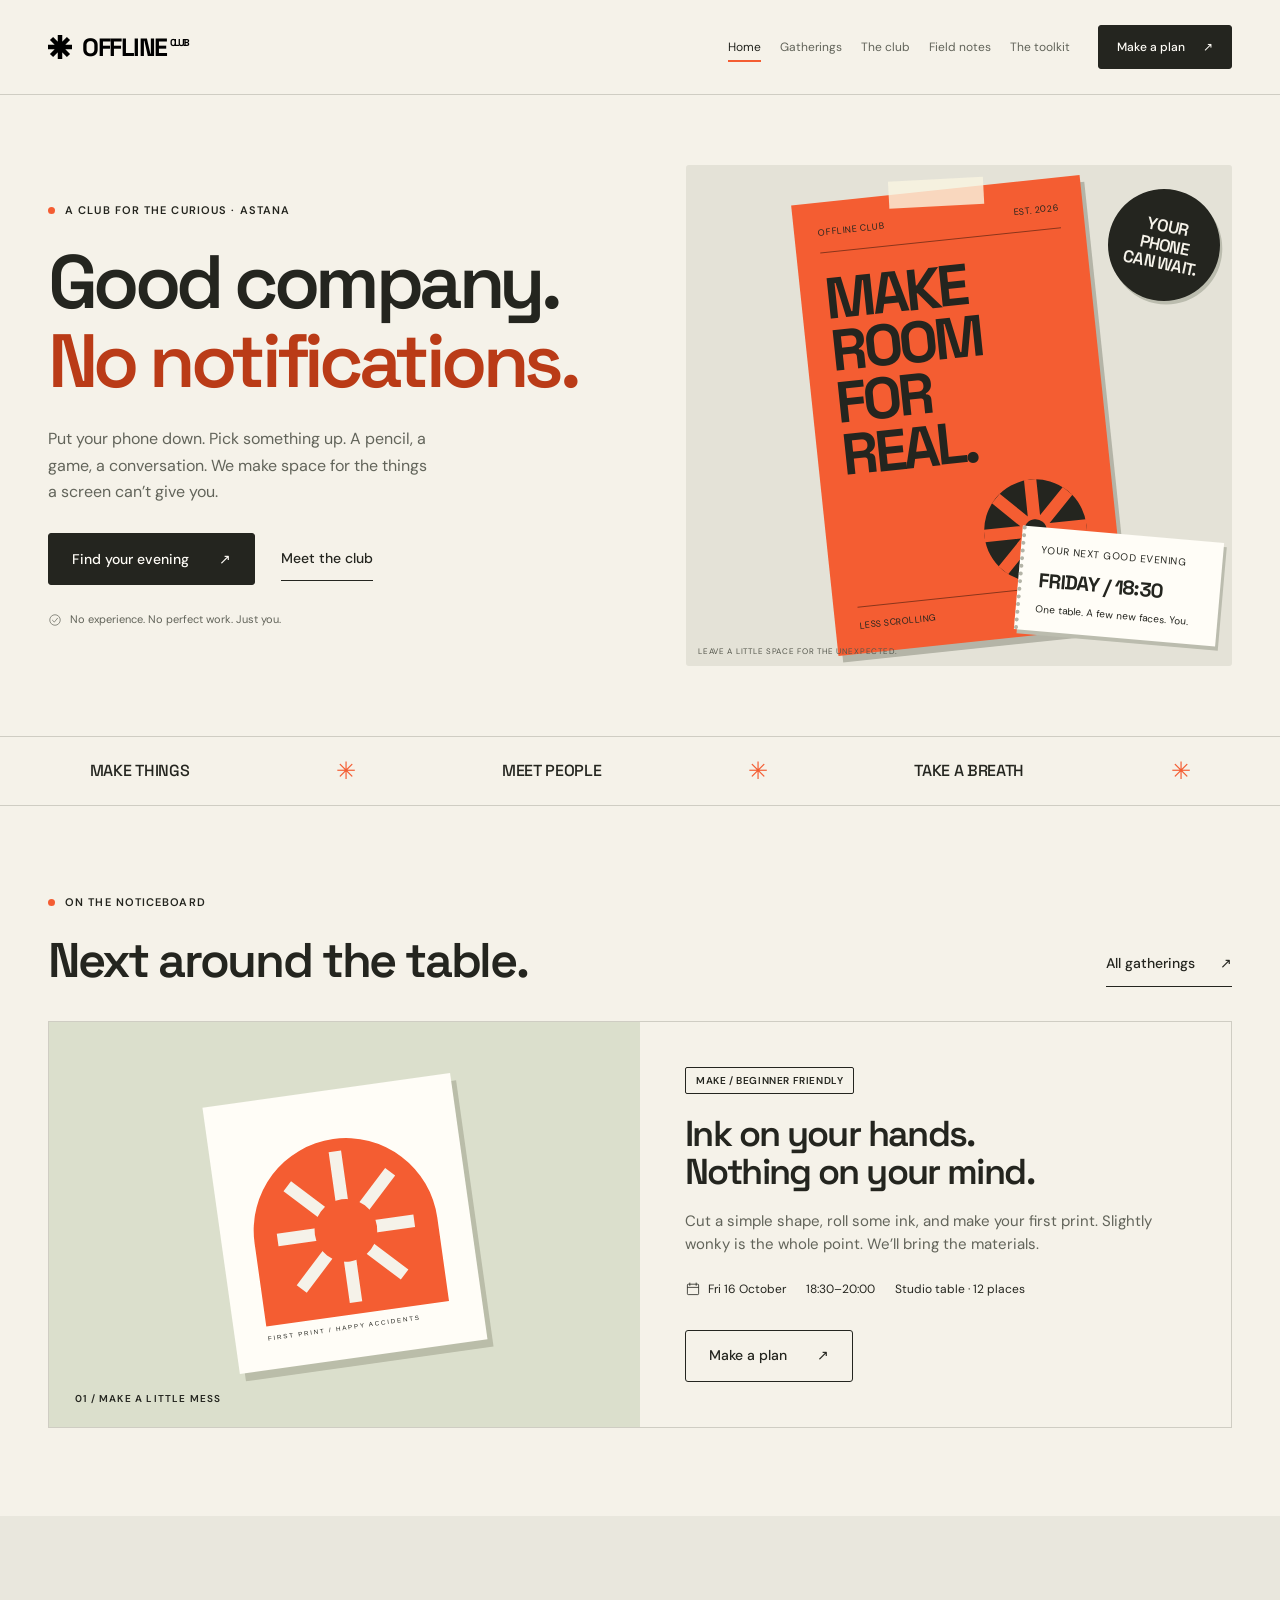
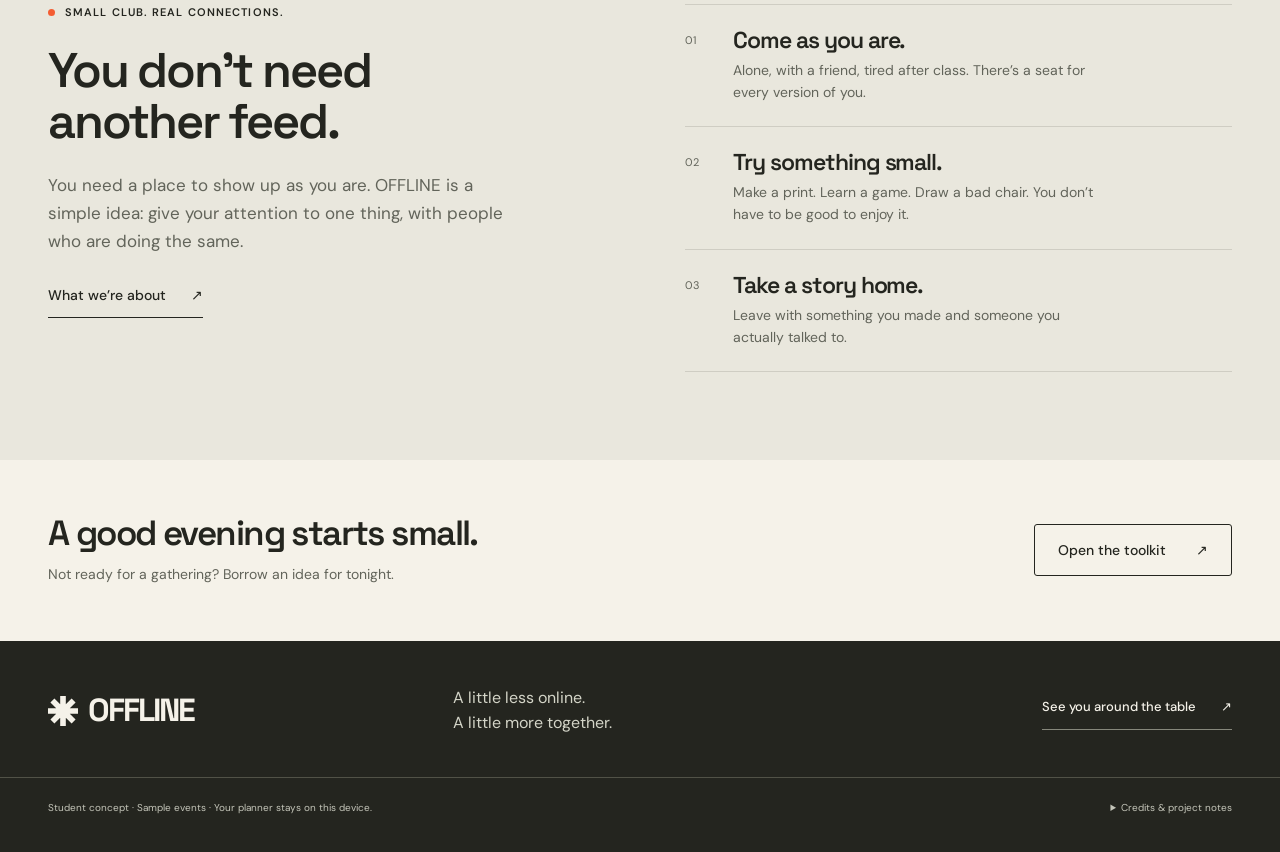
==== index.html @ 917aae3d "first commit" ====
<!doctype html>
<html lang="en">
<head>
  <meta charset="utf-8">
  <meta name="viewport" content="width=device-width, initial-scale=1">
  <meta name="description" content="Good company. No notifications. A student club for making, playing and slowing down together.">
  <meta name="theme-color" content="#f5f2e9">
  <title>Home — OFFLINE Club</title>
  <link rel="icon" href="assets/favicon.svg" type="image/svg+xml">
  <link rel="stylesheet" href="assets/vendor/bootstrap.min.css">
  <link rel="stylesheet" href="assets/fonts/fonts.css">
  <link rel="stylesheet" href="assets/css/style.css">
  <link rel="stylesheet" href="content/secondary.css">
  <script src="assets/vendor/bootstrap.bundle.min.js" defer></script>
  <script src="assets/js/script.js" defer></script>
  <noscript><style>.navbar-collapse.collapse{display:block}.navbar-toggler{display:none}.session-filters{display:none}</style></noscript>
</head>
<body>
  <a class="skip-link" href="#main-content">Skip to content</a>
  <header class="site-header">
    <nav class="navbar navbar-expand-lg container" aria-label="Main navigation">
      <a class="navbar-brand" href="index.html" aria-label="OFFLINE home"><svg viewBox="0 0 32 32" aria-hidden="true"><path d="M16 0v32M0 16h32M4.7 4.7l22.6 22.6M4.7 27.3L27.3 4.7" stroke="currentColor" stroke-width="6"/></svg><span>OFFLINE<span class="brand-period">CLUB</span></span></a>
      <button class="navbar-toggler" type="button" data-bs-toggle="collapse" data-bs-target="#site-navigation" aria-controls="site-navigation" aria-expanded="false" aria-label="Toggle navigation"><span class="menu-lines" aria-hidden="true"></span><span>Menu</span></button>
      <div class="collapse navbar-collapse" id="site-navigation">
        <div class="navbar-nav nav-links"><a class="nav-link active" href="index.html" aria-current="page">Home</a><a class="nav-link" href="gatherings.html">Gatherings</a><a class="nav-link" href="about.html">The club</a><a class="nav-link" href="fieldnotes.html">Field notes</a><a class="nav-link" href="toolkit.html">The toolkit</a></div>
        <a class="button button-small nav-join" href="join.html">Make a plan <span aria-hidden="true">↗</span></a>
      </div>
    </nav>
  </header>
  <main id="main-content">
  <section class="home-hero container" aria-labelledby="home-title">
    <div class="hero-copy">
      <p class="eyebrow">A club for the curious · Astana</p>
      <h1 id="home-title" class="home-title">Good company.<br><span>No notifications.</span></h1>
      <p class="lead-copy">Put your phone down. Pick something up. A pencil, a game, a conversation. We make space for the things a screen can’t give you.</p>
      <div class="hero-actions"><a class="button" href="gatherings.html">Find your evening <span aria-hidden="true">↗</span></a><a class="text-link" href="about.html">Meet the club</a></div>
      <p class="hero-footnote"><svg viewBox="0 0 20 20" fill="none" aria-hidden="true"><circle cx="10" cy="10" r="7.5" stroke="currentColor"/><path d="m6 10 3 3 5-6" stroke="currentColor"/></svg>No experience. No perfect work. Just you.</p>
    </div>
    <div class="hero-board" role="img" aria-label="A handmade noticeboard: Make room for real. Your phone can wait. Friday, 18:30, meet at the table.">
      <div class="poster"><span class="paper-tape"></span><div class="poster-top"><span>OFFLINE CLUB</span><span>EST. 2026</span></div><h2>MAKE<br>ROOM<br>FOR REAL.</h2><svg viewBox="0 0 120 120" aria-hidden="true"><circle cx="60" cy="60" r="54" fill="#24251f"/><path d="M60 6v108M6 60h108M22 22l76 76M22 98l76-76" stroke="#f45d32" stroke-width="13"/><circle cx="60" cy="60" r="12" fill="#24251f"/></svg><div class="poster-bottom"><span>LESS SCROLLING</span><span>MORE LIVING ↗</span></div></div>
      <div class="round-sticker">YOUR<br>PHONE<br>CAN WAIT.</div>
      <div class="hero-ticket"><p>Your next good evening</p><strong>FRIDAY / 18:30</strong><span>One table. A few new faces. You.</span></div>
      <span class="board-caption">Leave a little space for the unexpected.</span>
    </div>
  </section>
  <div class="word-strip" aria-label="Make things, meet people, take a breath"><span>MAKE THINGS</span><span class="asterisk" aria-hidden="true">✳</span><span>MEET PEOPLE</span><span class="asterisk" aria-hidden="true">✳</span><span>TAKE A BREATH</span><span class="asterisk" aria-hidden="true">✳</span></div>
  <section class="container section-space" aria-labelledby="next-title">
    <div class="section-top"><div><p class="eyebrow">On the noticeboard</p><h2 class="section-heading" id="next-title">Next around the table.</h2></div><a href="gatherings.html" class="text-link">All gatherings <span aria-hidden="true">↗</span></a></div>
    <article class="next-gathering">
      <div class="session-art" role="img" aria-label="An original orange sun print on cream paper"><div class="print-art"><svg viewBox="0 0 230 245" aria-hidden="true"><path d="M12 224V130A103 103 0 0 1 218 130v94Z" fill="#f45d32"/><path d="M115 41v170M38 130h154M57 72l116 116M57 188 173 72" stroke="#f5f2e9" stroke-width="14"/><circle cx="115" cy="130" r="35" fill="#f45d32"/><text x="12" y="240" fill="#24251f" font-size="7" font-family="Arial" letter-spacing="2">FIRST PRINT / HAPPY ACCIDENTS</text></svg></div><span class="art-label">01 / Make a little mess</span></div>
      <div class="next-copy"><span class="tag">Make / Beginner friendly</span><h3>Ink on your hands.<br>Nothing on your mind.</h3><p>Cut a simple shape, roll some ink, and make your first print. Slightly wonky is the whole point. We’ll bring the materials.</p><div class="session-meta"><span><svg viewBox="0 0 20 20" fill="none" aria-hidden="true"><rect x="3" y="4" width="14" height="13" rx="1" stroke="currentColor"/><path d="M6 2v4m8-4v4M3 8h14" stroke="currentColor"/></svg>Fri 16 October</span><span>18:30–20:00</span><span>Studio table · 12 places</span></div><a class="button button-outline" href="join.html?session=print">Make a plan <span aria-hidden="true">↗</span></a></div>
    </article>
  </section>
  <section class="intro-section section-space" aria-labelledby="how-title"><div class="container intro-grid"><div><p class="eyebrow">Small club. Real connections.</p><h2 id="how-title" class="section-heading">You don’t need<br>another feed.</h2><p class="lead-copy">You need a place to show up as you are. OFFLINE is a simple idea: give your attention to one thing, with people who are doing the same.</p><a class="text-link" href="about.html">What we’re about <span aria-hidden="true">↗</span></a></div><ol class="rule-list"><li><span class="rule-number">01</span><div><h3>Come as you are.</h3><p>Alone, with a friend, tired after class. There’s a seat for every version of you.</p></div></li><li><span class="rule-number">02</span><div><h3>Try something small.</h3><p>Make a print. Learn a game. Draw a bad chair. You don’t have to be good to enjoy it.</p></div></li><li><span class="rule-number">03</span><div><h3>Take a story home.</h3><p>Leave with something you made and someone you actually talked to.</p></div></li></ol></div></section>
  <section class="bottom-note"><div class="container bottom-note-inner"><div><h2>A good evening starts small.</h2><p>Not ready for a gathering? Borrow an idea for tonight.</p></div><a href="toolkit.html" class="button button-outline">Open the toolkit <span aria-hidden="true">↗</span></a></div></section>
</main>

  <footer class="site-footer">
    <div class="container footer-top">
      <a class="footer-brand" href="index.html"><svg viewBox="0 0 32 32" aria-hidden="true"><path d="M16 0v32M0 16h32M4.7 4.7l22.6 22.6M4.7 27.3L27.3 4.7" stroke="currentColor" stroke-width="6"/></svg> OFFLINE</a>
      <p>A little less online.<br>A little more together.</p>
      <a class="text-link" href="join.html">See you around the table <span aria-hidden="true">↗</span></a>
    </div>
    <div class="container footer-bottom">
      <p>Student concept · Sample events · Your planner stays on this device.</p>
      <details class="credits"><summary>Credits &amp; project notes</summary><p>Original layout and vector artwork. Content and artwork developed with AI assistance. <a href="https://fonts.google.com/specimen/Space+Grotesk">Space Grotesk</a> by Florian Karsten; <a href="https://fonts.google.com/specimen/DM+Sans">DM Sans</a> by Colophon Foundry. <a href="https://getbootstrap.com/">Bootstrap</a> 5.3.8, MIT license. No downloaded theme.</p></details>
    </div>
  </footer>
</body>
</html>
---- assets/fonts/fonts.css ----
/* Self-hosted Google Fonts: Space Grotesk and DM Sans, SIL OFL 1.1. */

/* Variable fonts cover weights 400 through 700. Latin subset. */

@font-face {
  font-family: 'Space Grotesk';
  font-style: normal;
  font-weight: 400 700;
  font-display: swap;
  src: url(./space-grotesk-latin-variable.woff2) format('woff2');
  unicode-range: U+0000-00FF, U+0131, U+0152-0153, U+02BB-02BC, U+02C6, U+02DA, U+02DC, U+0304, U+0308, U+0329, U+2000-206F, U+20AC, U+2122, U+2191, U+2193, U+2212, U+2215, U+FEFF, U+FFFD;
}

@font-face {
  font-family: 'DM Sans';
  font-style: normal;
  font-weight: 400 700;
  font-display: swap;
  src: url(./dm-sans-latin-variable.woff2) format('woff2');
  unicode-range: U+0000-00FF, U+0131, U+0152-0153, U+02BB-02BC, U+02C6, U+02DA, U+02DC, U+0304, U+0308, U+0329, U+2000-206F, U+20AC, U+2122, U+2191, U+2193, U+2212, U+2215, U+FEFF, U+FFFD;
}
---- assets/css/style.css ----
:root {
  --paper:#f5f2e9;
  --ink:#24251f;
  --accent:#f45d32;
  --muted:#62645a;
  --line:#cfcdc3;
  --white:#fffdf7;
  --heading:'Space Grotesk',Arial,sans-serif;
  --body:'DM Sans',Arial,sans-serif;
  --bs-body-font-family:var(--body);
  --bs-body-color:var(--ink);
  --bs-body-bg:var(--paper);
  --bs-border-color:var(--line);
}

* {
  box-sizing:border-box;
}

html {
  scroll-padding-top:24px;
}

body {
  margin:0;
  background:var(--paper);
  color:var(--ink);
  font-family:var(--body);
  font-size:16px;
  line-height:1.55;
}

img,svg {
  max-width:100%;
  display:block;
}

a {
  color:inherit;
  text-decoration:none;
}

button,input,select,textarea {
  font:inherit;
}

button,a,input,select,textarea,summary {
  touch-action:manipulation;
}

button {
  color:inherit;
}

h1,h2,h3,h4 {
  font-family:var(--heading);
  font-weight:600;
  letter-spacing:-.045em;
  line-height:1.05;
}

p {
  margin:0 0 1.2rem;
}

.container {
  width:min(100%,1280px);
  max-width:1280px;
  padding-right:48px;
  padding-left:48px;
}

.eyebrow,.meta,.tag,.small-label {
  font-size:11px;
  font-weight:600;
  letter-spacing:.1em;
  text-transform:uppercase;
}

.eyebrow {
  display:flex;
  align-items:center;
  gap:10px;
  margin-bottom:24px;
}

.eyebrow::before {
  content:'';
  display:block;
  width:7px;
  height:7px;
  border-radius:50%;
  background:var(--accent);
  flex-shrink:0;
}

.eyebrow.no-dot::before {
  display:none;
}

.meta {
  color:var(--muted);
  line-height:1.7;
}

.display-title {
  font-size:clamp(54px,6.7vw,90px);
  line-height:.99;
  margin:0 0 28px;
  max-width:1050px;
  letter-spacing:-.06em;
}

.lead-copy {
  font-size:19px;
  line-height:1.65;
  max-width:480px;
  color:var(--muted);
}

.section-heading {
  font-size:clamp(30px,3.8vw,50px);
  margin-bottom:24px;
}

.section-space {
  padding-top:88px;
  padding-bottom:88px;
}

.page-heading {
  padding-top:65px;
  padding-bottom:56px;
}

.page-heading .lead-copy {
  max-width:560px;
}

.button {
  display:inline-flex;
  align-items:center;
  justify-content:center;
  gap:30px;
  min-height:52px;
  padding:14px 23px;
  background:var(--ink);
  color:var(--white);
  border:1px solid var(--ink);
  border-radius:3px;
  font-weight:500;
  font-size:14px;
  cursor:pointer;
  line-height:1.4;
}

.button:hover {
  background:#404138;
  color:var(--white);
}

.button-outline {
  background:transparent;
  color:var(--ink);
}

.button-outline:hover {
  background:var(--ink);
  color:var(--paper);
}

.button-small {
  min-height:44px;
  padding:11px 18px;
  font-size:12px;
  gap:18px;
}

.text-link {
  display:inline-flex;
  gap:25px;
  align-items:center;
  min-height:44px;
  font-weight:500;
  border-bottom:1px solid var(--ink);
  font-size:14px;
}

.text-link:hover {
  color:var(--muted);
}

.tag {
  padding:5px 10px;
  border:1px solid var(--ink);
  border-radius:2px;
  display:inline-block;
  font-size:10px;
  letter-spacing:.06em;
}

.skip-link {
  position:absolute;
  left:20px;
  top:-80px;
  background:var(--ink);
  color:white;
  z-index:10;
  padding:12px 20px;
}

.skip-link:focus {
  top:10px;
}

:focus-visible {
  outline:3px solid #9d350f;
  outline-offset:4px;
}

::selection {
  background:#f8ae96;
  color:var(--ink);
}

.site-header {
  border-bottom:1px solid var(--line);
}

.site-header .navbar {
  min-height:94px;
  padding-top:18px;
  padding-bottom:18px;
}

.navbar-brand,.footer-brand {
  font-family:var(--heading);
  font-weight:700;
  letter-spacing:-.06em;
  font-size:25px;
  display:flex;
  align-items:center;
  gap:10px;
  margin:0;
}

.navbar-brand>svg {
  width:24px;
  height:24px;
}

.brand-period {
  font-size:10px;
  vertical-align:super;
  margin-left:3px;
}

.nav-links {
  margin-left:auto;
  gap:19px;
  align-items:center;
}

.site-header .nav-link {
  font-size:12px;
  color:var(--muted);
  padding:10px 0!important;
  position:relative;
}

.site-header .nav-link.active,.site-header .nav-link:hover {
  color:var(--ink);
}

.site-header .nav-link.active::after {
  content:'';
  height:2px;
  background:var(--accent);
  position:absolute;
  left:0;
  bottom:4px;
  width:100%;
}

.nav-join {
  margin-left:28px;
}

.navbar-toggler {
  display:flex;
  align-items:center;
  gap:10px;
  border:1px solid var(--line);
  padding:10px 12px;
  font-size:12px;
  border-radius:3px;
  min-height:44px;
}

.navbar-toggler:focus {
  box-shadow:none;
}

.navbar-toggler:focus-visible,
.about-faq .accordion-button:focus-visible {
  outline:3px solid #9d350f;
  outline-offset:4px;
}

.menu-lines {
  width:16px;
  height:10px;
  border-top:1.5px solid;
  border-bottom:1.5px solid;
  display:block;
}

.site-footer {
  background:var(--ink);
  color:var(--paper);
  padding-top:45px;
  padding-bottom:24px;
}

.footer-top {
  display:grid;
  grid-template-columns:1fr 1fr 1fr;
  gap:30px;
  align-items:start;
  padding-bottom:42px;
}

.footer-brand {
  font-size:32px;
}

.footer-brand svg {
  width:30px;
  height:30px;
}

.footer-top p {
  font-size:16px;
  color:#d4d5c8;
  margin:0;
}

.footer-top .text-link {
  border-color:#86877b;
  justify-self:end;
  font-size:13px;
}

.footer-bottom {
  display:flex;
  justify-content:space-between;
  border-top:1px solid #515247;
  padding-top:22px;
  font-size:10px;
  color:#c4c5b9;
  gap:35px;
}

.footer-bottom p {
  margin:0;
}

.credits {
  max-width:420px;
}

.credits summary {
  cursor:pointer;
  min-height:28px;
  text-align:right;
}

.credits p {
  padding:12px 0 0;
  line-height:1.7;
}

.credits a {
  text-decoration:underline;
}

.home-hero {
  display:grid;
  grid-template-columns:1.05fr 1fr;
  gap:65px;
  padding-top:70px;
  padding-bottom:70px;
  align-items:center;
}

.home-title {
  font-size:clamp(55px,5.9vw,80px);
  line-height:1.04;
  letter-spacing:-.06em;
  margin:0 0 26px;
}

.home-title span {
  color:#ba3b17;
}

.hero-copy .lead-copy {
  font-size:16px;
  max-width:380px;
  margin-bottom:28px;
}

.hero-actions {
  display:flex;
  align-items:center;
  gap:26px;
  flex-wrap:wrap;
}

.hero-footnote {
  font-size:11px;
  color:var(--muted);
  margin-top:26px;
  margin-bottom:0;
  display:flex;
  align-items:center;
  gap:8px;
}

.hero-footnote svg {
  width:14px;
  height:14px;
}

.hero-board {
  position:relative;
  isolation:isolate;
  background:#e4e2d7;
  min-height:430px;
  border-radius:3px;
  padding:24px 50px;
  display:flex;
  align-items:center;
  justify-content:center;
}

.poster {
  position:relative;
  transform:rotate(-6deg);
  background:var(--accent);
  width:290px;
  min-height:348px;
  box-shadow:4px 7px 0 #b4b4a7;
  padding:24px 24px 20px;
}

.poster .poster-top {
  display:flex;
  justify-content:space-between;
  font-size:9px;
  letter-spacing:.07em;
  border-bottom:1px solid #8b351b;
  padding-bottom:12px;
}

.poster h2 {
  font-size:58px;
  font-weight:700;
  letter-spacing:-.065em;
  line-height:.9;
  margin:20px 0 12px;
}

.poster>svg {
  width:114px;
  height:114px;
  margin-left:auto;
}

.poster-bottom {
  display:flex;
  justify-content:space-between;
  font-size:9px;
  letter-spacing:.06em;
  padding-top:12px;
  border-top:1px solid #8b351b;
}

.paper-tape {
  position:absolute;
  background:#faf6e2cc;
  width:95px;
  height:27px;
  top:-11px;
  left:98px;
  transform:rotate(3deg);
}

.round-sticker {
  width:112px;
  height:112px;
  border-radius:50%;
  background:var(--ink);
  color:var(--paper);
  display:flex;
  align-items:center;
  justify-content:center;
  text-align:center;
  font-family:var(--heading);
  font-size:17px;
  line-height:1.1;
  font-weight:600;
  position:absolute;
  right:12px;
  top:24px;
  transform:rotate(12deg);
  box-shadow:3px 3px 0 #bbbcae;
  letter-spacing:-.03em;
}

.hero-ticket {
  position:absolute;
  right:12px;
  bottom:28px;
  width:202px;
  background:var(--white);
  transform:rotate(5deg);
  padding:15px 16px;
  box-shadow:3px 4px 0 #bbbcae;
  border-left:4px dotted #b4b4a7;
}

.hero-ticket p {
  font-size:10px;
  letter-spacing:.05em;
  text-transform:uppercase;
  margin:0 0 7px;
}

.hero-ticket strong {
  font-family:var(--heading);
  font-size:20px;
  letter-spacing:-.04em;
}

.hero-ticket span {
  display:block;
  font-size:10px;
  margin-top:5px;
}

.board-caption {
  position:absolute;
  bottom:8px;
  left:12px;
  font-size:8px;
  letter-spacing:.09em;
  text-transform:uppercase;
  color:#54564c;
}

.word-strip {
  border-top:1px solid var(--line);
  border-bottom:1px solid var(--line);
  display:flex;
  justify-content:space-around;
  align-items:center;
  gap:15px;
  padding:22px 24px;
  font-family:var(--heading);
  font-size:16px;
  font-weight:500;
  letter-spacing:-.02em;
}

.word-strip .asterisk {
  color:var(--accent);
  font-size:24px;
  line-height:1;
}

.section-top {
  display:flex;
  justify-content:space-between;
  align-items:flex-end;
  gap:25px;
  margin-bottom:34px;
}

.section-top .section-heading {
  margin-bottom:0;
}

.next-gathering {
  display:grid;
  grid-template-columns:1fr 1fr;
  border:1px solid var(--line);
}

.session-art {
  background:#dbdfcc;
  min-height:350px;
  padding:35px;
  position:relative;
  display:flex;
  justify-content:center;
  align-items:center;
  overflow:hidden;
}

.print-art {
  width:250px;
  max-width:100%;
  transform:rotate(-8deg);
  background:var(--white);
  box-shadow:5px 8px 0 #babda9;
  padding:25px 22px;
  position:relative;
}

.print-art svg {
  width:100%;
  height:auto;
}

.art-label {
  font-size:10px;
  font-weight:600;
  letter-spacing:.12em;
  text-transform:uppercase;
  position:absolute;
  bottom:20px;
  left:26px;
}

.next-copy {
  padding:45px;
}

.next-copy h3 {
  font-size:36px;
  margin:22px 0 18px;
}

.next-copy p {
  color:var(--muted);
  font-size:15px;
}

.session-meta {
  display:flex;
  flex-wrap:wrap;
  gap:10px 20px;
  font-size:12px;
  margin:24px 0;
}

.session-meta span {
  display:flex;
  align-items:center;
  gap:7px;
}

.session-meta svg {
  width:16px;
  height:16px;
}

.next-copy .button {
  margin-top:7px;
}

.intro-section {
  background:#e9e7dd;
}

.intro-grid {
  display:grid;
  grid-template-columns:1fr 1fr;
  gap:90px;
}

.intro-grid .lead-copy {
  font-size:17px;
}

.rule-list {
  list-style:none;
  padding:0;
  margin:0;
}

.rule-list li {
  padding:23px 0;
  border-top:1px solid var(--line);
  display:grid;
  grid-template-columns:30px 1fr;
  gap:18px;
}

.rule-list li:last-child {
  border-bottom:1px solid var(--line);
}

.rule-list .rule-number {
  font-size:11px;
  color:var(--muted);
  padding-top:4px;
}

.rule-list h3 {
  font-size:23px;
  margin-bottom:8px;
}

.rule-list p {
  font-size:14px;
  color:var(--muted);
  margin:0;
  max-width:380px;
}

.bottom-note {
  padding:55px 0;
}

.bottom-note-inner {
  display:flex;
  align-items:center;
  justify-content:space-between;
  gap:40px;
}

.bottom-note h2 {
  font-size:35px;
  margin:0;
}

.bottom-note p {
  color:var(--muted);
  font-size:14px;
  margin:12px 0 0;
}

.page-heading-split {
  display:grid;
  grid-template-columns:1.5fr 1fr;
  align-items:end;
  gap:60px;
}

.page-heading-split .display-title {
  margin-bottom:0;
}

.page-heading-split .lead-copy {
  font-size:17px;
  margin-bottom:0;
}

.gathering-tools {
  display:flex;
  align-items:center;
  justify-content:space-between;
  gap:20px;
  padding-bottom:30px;
}

.session-filters {
  display:flex;
  flex-wrap:wrap;
  gap:8px;
}

.filter-button {
  font-size:12px;
  min-height:44px;
  background:transparent;
  padding:10px 19px;
  border:1px solid var(--line);
  border-radius:3px;
  cursor:pointer;
}

.filter-button[aria-pressed=true] {
  background:var(--ink);
  color:var(--paper);
  border-color:var(--ink);
}

.session-count {
  font-size:12px;
  color:var(--muted);
  margin:0;
}

.session-grid {
  display:grid;
  grid-template-columns:repeat(3,minmax(0,1fr));
  gap:25px;
}

.session-card {
  border:1px solid var(--line);
  background:var(--white);
  display:flex;
  flex-direction:column;
}

.session-card[hidden] {
  display:none;
}

.session-card .session-art {
  min-height:235px;
  padding:20px;
}

.session-card .print-art {
  width:155px;
  padding:16px;
}

.session-card-copy {
  padding:25px;
  flex:1;
  display:flex;
  flex-direction:column;
}

.session-card-copy h2 {
  font-size:27px;
  margin:18px 0 12px;
}

.session-card-copy p {
  font-size:14px;
  color:var(--muted);
  margin:0 0 22px;
}

.session-card-copy .session-meta {
  display:block;
  margin:0 0 22px;
  font-size:12px;
  line-height:1.9;
}

.session-card-copy .text-link {
  margin-top:auto;
  justify-content:space-between;
  width:100%;
  font-size:13px;
}

.game-art {
  background:#eac6b7;
}

.slow-art {
  background:#d7dbdf;
}

.dice-art {
  width:210px;
  height:170px;
}

.slow-art>svg {
  height:190px;
  width:200px;
}

.rhythm-section {
  padding-top:80px;
  padding-bottom:80px;
}

.rhythm-grid {
  display:grid;
  grid-template-columns:.85fr 1.4fr;
  gap:65px;
}

.rhythm-grid .lead-copy {
  font-size:16px;
}

.rhythm-table {
  --bs-table-bg:transparent;
  --bs-table-color:var(--ink);
  font-size:14px;
  width:100%;
  margin:0;
}

.rhythm-table caption {
  font-size:11px;
  caption-side:bottom;
  color:var(--muted);
  padding-top:18px;
}

.rhythm-table thead th {
  font-size:10px;
  text-transform:uppercase;
  letter-spacing:.08em;
  font-weight:600;
  color:var(--muted);
  padding:14px 10px;
}

.rhythm-table tbody td,.rhythm-table tbody th {
  padding:20px 10px;
  border-bottom-color:var(--line);
  vertical-align:middle;
}

.rhythm-table tbody th {
  font-weight:500;
}

.rhythm-table th:first-child,.rhythm-table td:first-child {
  padding-left:0;
  white-space:nowrap;
}

.rhythm-table th:last-child,.rhythm-table td:last-child {
  padding-right:0;
}

.gathering-note {
  margin-top:25px;
  border-left:3px solid var(--accent);
  padding-left:18px;
  font-size:13px;
  color:var(--muted);
}

.planner-layout {
  display:grid;
  grid-template-columns:1.35fr .8fr;
  gap:80px;
  padding-bottom:90px;
}

.planner-form {
  border-top:1px solid var(--line);
  padding-top:28px;
}

.form-step {
  font-family:var(--heading);
  font-size:22px;
  letter-spacing:-.04em;
  margin-bottom:25px;
}

.form-label,.planner-form legend {
  font-size:13px;
  font-weight:500;
  margin-bottom:8px;
}

.form-control,.form-select {
  background:var(--white);
  border:1px solid #b4b4a7;
  min-height:50px;
  border-radius:3px;
  color:var(--ink);
  font-size:14px;
  padding:12px 14px;
}

.form-control:focus,.form-select:focus {
  background:var(--white);
  border-color:var(--ink);
  box-shadow:0 0 0 3px #f45d3226;
  color:var(--ink);
}

.form-hint {
  font-size:11px;
  color:var(--muted);
  margin-top:7px;
  margin-bottom:0;
}

.form-field {
  margin-bottom:25px;
}

.planner-form fieldset {
  border:0;
  padding:0;
  margin:0 0 25px;
}

.planner-form .form-check {
  padding-left:26px;
  font-size:13px;
  margin:12px 0;
}

.form-check-input {
  border-color:#898b7c;
  margin-left:-26px!important;
  cursor:pointer;
}

.form-check-input:checked {
  background-color:var(--ink);
  border-color:var(--ink);
}

.planner-form .consent-check {
  padding:20px 0 20px 26px;
  margin-bottom:22px;
  border-top:1px solid var(--line);
  border-bottom:1px solid var(--line);
}

.form-notice {
  font-size:12px;
  color:var(--muted);
  padding-top:18px;
  margin:0;
  line-height:1.65;
}

.planner-aside {
  background:#e9e7dd;
  padding:35px;
  height:fit-content;
}

.planner-aside .eyebrow {
  margin-bottom:20px;
}

.planner-aside h2 {
  font-size:32px;
  margin-bottom:18px;
}

.planner-aside>p {
  font-size:14px;
  color:var(--muted);
}

.packing-list {
  padding:0;
  list-style:none;
  margin:28px 0 0;
}

.packing-list li {
  font-size:13px;
  padding:13px 0;
  border-top:1px solid #c9c7bc;
  display:flex;
  gap:12px;
}

.packing-list li::before {
  content:'✓';
  color:var(--muted);
}

.planner-small-note {
  font-size:11px!important;
  margin:25px 0 0!important;
}

.saved-plan {
  border:1px solid var(--ink);
  background:var(--white);
  padding:35px;
  position:relative;
}

.saved-plan .tag {
  background:var(--accent);
  border:0;
}

.saved-plan h2 {
  font-size:38px;
  margin:28px 0 20px;
}

.plan-data {
  margin:0;
}

.plan-data div {
  display:flex;
  justify-content:space-between;
  gap:30px;
  padding:14px 0;
  border-top:1px solid var(--line);
  font-size:13px;
}

.plan-data dt {
  font-weight:400;
  color:var(--muted);
}

.plan-data dd {
  font-weight:500;
  text-align:right;
  margin:0;
  overflow-wrap:anywhere;
  min-width:0;
}

.plan-actions {
  display:flex;
  gap:14px;
  flex-wrap:wrap;
  margin-top:28px;
}

.plan-status {
  font-size:12px;
  margin:20px 0 0;
  color:var(--muted);
}

.saved-plan[hidden],.planner-form[hidden] {
  display:none;
}

.plan-clear {
  background:transparent;
  border:0;
  border-bottom:1px solid var(--muted);
  font-size:12px;
  padding:8px 0;
  cursor:pointer;
  margin-top:15px;
  color:var(--muted);
}

.empty-plan-note {
  font-size:12px;
  padding-top:24px;
  color:var(--muted);
}

@media(prefers-reduced-motion:no-preference) {
  .button,.filter-button {
    transition:background-color 120ms ease-out,color 120ms ease-out;
  }
  .print-art {
    transition:transform 150ms ease-out;
  }
  .session-card:hover .print-art {
    transform:rotate(-3deg);
  }
}

@media(min-width:992px) {
  .navbar-toggler {
    display:none!important;
  }
  .navbar-collapse {
    gap:0;
  }
}

@media(max-width:1100px) {
  .nav-links {
    gap:14px;
  }
  .nav-join {
    margin-left:20px;
  }
  .container {
    padding-left:36px;
    padding-right:36px;
  }
  .home-hero {
    gap:36px;
  }
  .hero-board {
    padding:20px 35px;
  }
  .hero-title {
    font-size:64px;
  }
  .footer-top {
    grid-template-columns:1fr 1fr;
  }
  .footer-top>.text-link {
    justify-self:start;
    grid-column:2;
  }
  .session-grid {
    gap:18px;
  }
  .session-card-copy {
    padding:20px;
  }
  .planner-layout {
    gap:45px;
  }
}

@media(max-width:991.98px) {
  .site-header .navbar {
    min-height:80px;
  }
  .navbar-collapse {
    flex-basis:100%;
    padding:22px 0 8px;
  }
  .nav-links {
    align-items:stretch;
    gap:0;
  }
  .site-header .nav-link {
    font-size:15px;
    padding:12px 0!important;
    border-bottom:1px solid var(--line);
  }
  .site-header .nav-link.active::after {
    display:none;
  }
  .nav-join {
    margin:20px 0 0;
  }
  .home-hero {
    grid-template-columns:1.15fr 1fr;
    gap:30px;
    padding-top:55px;
  }
  .home-title {
    font-size:54px;
  }
  .hero-board {
    min-height:380px;
    padding:24px 18px;
  }
  .poster {
    width:225px;
    min-height:300px;
    padding:21px;
  }
  .poster h2 {
    font-size:45px;
  }
  .poster>svg {
    width:95px;
    height:95px;
  }
  .round-sticker {
    width:88px;
    height:88px;
    font-size:14px;
    right:-4px;
    top:16px;
  }
  .hero-ticket {
    width:177px;
    right:-8px;
    bottom:15px;
  }
  .hero-ticket strong {
    font-size:17px;
  }
  .hero-actions {
    gap:15px;
  }
  .hero-actions .text-link {
    font-size:12px;
  }
  .intro-grid {
    gap:45px;
  }
  .next-copy {
    padding:30px;
  }
  .next-copy h3 {
    font-size:30px;
  }
  .session-art {
    padding:28px;
    min-height:320px;
  }
  .session-grid {
    grid-template-columns:repeat(2,minmax(0,1fr));
  }
  .session-grid .session-card:last-child {
    grid-column:1/-1;
    display:grid;
    grid-template-columns:1fr 1fr;
  }
  .session-grid .session-card:last-child[hidden] {
    display:none;
  }
  .page-heading-split {
    gap:30px;
    grid-template-columns:1.2fr 1fr;
  }
  .display-title {
    font-size:65px;
  }
  .rhythm-grid {
    grid-template-columns:1fr;
    gap:30px;
  }
  .rhythm-grid .lead-copy {
    max-width:600px;
  }
  .planner-layout {
    grid-template-columns:1.2fr .8fr;
    gap:30px;
  }
  .planner-aside {
    padding:25px;
  }
  .planner-aside h2 {
    font-size:29px;
  }
  .saved-plan {
    padding:25px;
  }
  .plan-data div {
    flex-direction:column;
    gap:4px;
  }
  .plan-data dd {
    text-align:left;
  }
}

@media(max-width:640px) {
  body {
    font-size:15px;
  }
  .container {
    padding-left:22px;
    padding-right:22px;
  }
  .site-header .navbar {
    min-height:74px;
    padding-top:14px;
    padding-bottom:14px;
  }
  .navbar-brand {
    font-size:23px;
  }
  .navbar-brand>svg {
    width:22px;
  }
  .home-hero {
    grid-template-columns:1fr;
    gap:42px;
    padding-top:40px;
    padding-bottom:38px;
  }
  .home-title {
    font-size:46px;
    line-height:1.02;
  }
  .eyebrow {
    font-size:10px;
    margin-bottom:22px;
  }
  .hero-copy .lead-copy {
    font-size:15px;
    max-width:320px;
  }
  .hero-footnote {
    margin-top:20px;
  }
  .hero-board {
    min-height:365px;
    margin:0 4px;
    padding:24px 45px;
  }
  .poster {
    width:244px;
    min-height:303px;
  }
  .poster h2 {
    font-size:49px;
    margin-top:17px;
  }
  .poster>svg {
    width:91px;
    height:91px;
  }
  .round-sticker {
    right:-7px;
    top:17px;
    width:88px;
    height:88px;
  }
  .hero-ticket {
    width:170px;
    bottom:20px;
    right:-8px;
    padding:12px;
  }
  .hero-ticket p {
    font-size:8px;
  }
  .board-caption {
    font-size:7px;
  }
  .word-strip {
    font-size:10px;
    gap:10px;
    padding:19px 14px;
  }
  .word-strip .asterisk {
    font-size:17px;
  }
  .section-space {
    padding-top:50px;
    padding-bottom:50px;
  }
  .section-top {
    align-items:start;
    margin-bottom:25px;
    gap:25px;
  }
  .section-top .text-link {
    font-size:11px;
    gap:12px;
    min-height:38px;
    white-space:nowrap;
    margin-top:10px;
  }
  .section-heading {
    font-size:32px;
    margin-bottom:22px;
  }
  .next-gathering {
    grid-template-columns:1fr;
  }
  .session-art {
    min-height:280px;
  }
  .print-art {
    width:211px;
  }
  .next-copy {
    padding:27px;
  }
  .next-copy h3 {
    font-size:30px;
  }
  .next-copy .tag {
    margin-bottom:0;
  }
  .session-meta {
    gap:13px 18px;
  }
  .intro-grid {
    grid-template-columns:1fr;
    gap:28px;
  }
  .intro-grid .lead-copy {
    font-size:15px;
    margin-bottom:0;
  }
  .rule-list h3 {
    font-size:23px;
  }
  .rule-list p {
    font-size:13px;
  }
  .bottom-note {
    padding:40px 0;
  }
  .bottom-note-inner {
    align-items:start;
    flex-direction:column;
    gap:24px;
  }
  .bottom-note h2 {
    font-size:32px;
  }
  .footer-top {
    grid-template-columns:1fr;
    gap:25px;
    padding-bottom:30px;
  }
  .footer-top>.text-link {
    grid-column:auto;
    justify-self:start;
  }
  .footer-brand {
    font-size:32px;
  }
  .footer-top p {
    font-size:14px;
  }
  .footer-bottom {
    flex-direction:column;
    gap:16px;
    font-size:10px;
  }
  .credits summary {
    text-align:left;
  }
  .page-heading {
    padding-top:40px;
    padding-bottom:38px;
  }
  .display-title {
    font-size:53px;
    margin-bottom:25px;
  }
  .page-heading .lead-copy {
    font-size:15px;
  }
  .page-heading-split {
    grid-template-columns:1fr;
    gap:24px;
  }
  .gathering-tools {
    align-items:flex-start;
    flex-direction:column;
    gap:14px;
    padding-bottom:24px;
  }
  .filter-button {
    padding:9px 14px;
    font-size:11px;
  }
  .session-count {
    font-size:11px;
  }
  .session-grid {
    grid-template-columns:1fr;
    gap:25px;
  }
  .session-grid .session-card:last-child {
    grid-column:auto;
    display:flex;
  }
  .session-card .session-art {
    min-height:230px;
  }
  .session-card-copy {
    padding:25px;
  }
  .session-card-copy h2 {
    font-size:29px;
  }
  .rhythm-section {
    padding-top:50px;
    padding-bottom:50px;
  }
  .rhythm-table {
    font-size:12px;
  }
  .rhythm-table thead th {
    font-size:9px;
    padding:14px 6px;
  }
  .rhythm-table tbody th,.rhythm-table tbody td {
    padding:16px 6px;
  }
  .rhythm-table th:first-child {
    width:20%;
  }
  .gathering-note {
    font-size:12px;
  }
  .planner-layout {
    grid-template-columns:1fr;
    gap:35px;
    padding-bottom:55px;
  }
  .planner-form {
    padding-top:25px;
  }
  .planner-aside {
    padding:28px;
  }
  .saved-plan {
    padding:25px;
  }
  .saved-plan h2 {
    font-size:34px;
  }
  .plan-data div {
    flex-direction:row;
  }
  .plan-data dd {
    text-align:right;
  }
  .plan-actions {
    flex-direction:column;
    gap:12px;
  }
  .plan-actions .button {
    width:100%;
  }
  .form-notice {
    font-size:11px;
  }
}

@media print {
  .site-header,.site-footer,.plan-actions,.plan-clear,.planner-aside,.skip-link {
    display:none!important;
  }
  .container {
    padding:0;
    max-width:none;
  }
  .planner-layout {
    display:block;
  }
  .page-heading {
    padding-top:0;
  }
  .saved-plan {
    break-inside:avoid;
  }
  body {
    background:white;
  }
  .display-title {
    font-size:40px;
  }
}
---- content/secondary.css ----
/* ABOUT: a manifesto laid out like a printed club notice. */
.about-intro { display: grid; grid-template-columns: minmax(0, 1.1fr) minmax(0, .85fr); align-items: center; gap: 7%; }
.about-intro-copy > p:not(.eyebrow) { max-width: 36rem; }
.about-intro-copy .text-link { margin-top: 1rem; }
.manifesto-poster { background: #f45d32; padding: 2rem 2.25rem; color: #24251f; transform: rotate(2deg); position: relative; margin: .5rem 0 1rem; }
.poster-caption, .poster-foot { display: block; font-size: .72rem; font-weight: 700; line-height: 1.35; letter-spacing: .05em; text-transform: uppercase; }
.manifesto-poster p { font-family: "Space Grotesk", sans-serif; font-size: clamp(3.7rem, 7.5vw, 6rem); font-weight: 700; line-height: .91; letter-spacing: -.07em; margin: 1.5rem 0; }
.poster-line { height: 2px; background: #24251f; width: 100%; }
.poster-foot { margin-top: 2rem; }
.section-heading-row { display: flex; align-items: end; justify-content: space-between; gap: 2rem; margin-bottom: 2rem; }
.section-heading-row .meta { margin-bottom: .25rem; }
.manifesto-list { list-style: none; padding: 0; margin: 0; border-top: 1px solid #c6c7bc; display: grid; grid-template-columns: 1fr 1fr; }
.manifesto-list li { padding: 2rem 2rem 2rem 0; display: grid; grid-template-columns: 3.2rem 1fr; gap: 1rem; border-bottom: 1px solid #c6c7bc; }
.manifesto-list li:nth-child(even) { padding-left: 2rem; border-left: 1px solid #c6c7bc; }
.manifesto-number { font-family: "Space Grotesk", sans-serif; font-size: 2.25rem; line-height: 1; letter-spacing: -.05em; color: #62645a; }
.manifesto-list h3 { font-family: "Space Grotesk", sans-serif; font-size: 1.3rem; font-weight: 600; margin-bottom: .7rem; }
.manifesto-list p { margin: 0; max-width: 26rem; }
.about-process { background: #e7e8dd; }
.about-process > .row { margin-right: auto; margin-left: auto; }
.hour-list { list-style: none; padding: 0; margin: 0; }
.hour-list li { display: grid; grid-template-columns: 5.5rem 1fr; gap: 1rem; padding: 1.5rem 0; border-bottom: 1px solid #bfc1b3; }
.hour-list li:first-child { padding-top: 0; }
.hour-time { font-family: "Space Grotesk", sans-serif; font-size: 1.2rem; font-weight: 500; }
.hour-list h3 { font-family: "Space Grotesk", sans-serif; font-size: 1.2rem; font-weight: 600; }
.hour-list p { margin: 0; }
.about-faq { display: grid; grid-template-columns: .8fr 1.2fr; gap: 7%; }
.about-faq > div:first-child p:not(.eyebrow) { max-width: 22rem; }
.about-faq .accordion { --bs-accordion-bg: transparent; --bs-accordion-color: #24251f; --bs-accordion-border-color: #c6c7bc; --bs-accordion-border-radius: 0; --bs-accordion-inner-border-radius: 0; --bs-accordion-btn-color: #24251f; --bs-accordion-active-color: #24251f; --bs-accordion-active-bg: transparent; --bs-accordion-btn-focus-box-shadow: 0 0 0 .2rem rgba(36,37,31,.18); }
.about-faq .accordion-item { border-width: 1px 0 0; }
.about-faq .accordion-item:last-child { border-bottom-width: 1px; }
.about-faq .accordion-button { padding: 1.4rem .1rem; min-height: 60px; font-family: "Space Grotesk", sans-serif; font-size: 1.08rem; font-weight: 600; box-shadow: none; }
.about-faq .accordion-body { padding: 0 2rem 1.5rem .1rem; }
.about-faq .accordion-button::after { flex-shrink: 0; }

/* FIELD NOTES: one editorial feature, then a browsable flat index. */
.journal-heading { display: flex; align-items: end; justify-content: space-between; gap: 2rem; }
.journal-heading .display-title { margin-bottom: 0; }
.journal-heading .lead-copy { margin: 0 0 .5rem; font-size: 1.15rem; }
.journal-feature { display: grid; grid-template-columns: minmax(0, 1fr) minmax(0, 1fr); gap: 7%; align-items: center; }
.journal-art { position: relative; background: #e2e3d7; aspect-ratio: 4 / 4.3; overflow: hidden; }
.art-sheet { position: absolute; background: #fbf9f1; width: 68%; height: 63%; top: 14%; left: 9%; padding: 9%; transform: rotate(-9deg); border: 1px solid #d7d4c8; }
.art-sheet > span { position: relative; z-index: 2; font-family: "Space Grotesk", sans-serif; font-size: clamp(2rem, 4vw, 3.2rem); font-weight: 600; line-height: .94; letter-spacing: -.06em; }
.art-sheet svg { position: absolute; bottom: 12%; left: 4%; width: 92%; fill: none; stroke: #24251f; stroke-width: 2; stroke-linecap: round; }
.art-circle { position: absolute; width: 46%; aspect-ratio: 1; background: #969f9b; border-radius: 50%; right: -4%; top: 8%; }
.art-orange { position: absolute; width: 82%; height: 19%; background: #f45d32; left: 7%; bottom: 18%; transform: rotate(12deg); clip-path: polygon(0 4%, 6% 0, 11% 8%, 19% 3%, 27% 7%, 37% 0, 45% 5%, 54% 2%, 62% 6%, 71% 0, 82% 4%, 91% 2%, 100% 7%, 98% 98%, 89% 94%, 79% 100%, 67% 95%, 55% 99%, 44% 93%, 32% 100%, 23% 95%, 13% 98%, 0 94%); }
.journal-art .art-label { position: absolute; left: 16%; bottom: 23%; transform: rotate(12deg); font-family: "Space Grotesk", sans-serif; font-size: clamp(1.1rem, 2.4vw, 1.7rem); font-weight: 500; }
.art-caption { position: absolute; left: 1.1rem; bottom: 1rem; font-size: .64rem; letter-spacing: .04em; text-transform: uppercase; }
.journal-feature-copy h2 { font-family: "Space Grotesk", sans-serif; font-size: clamp(2.25rem, 4.1vw, 3.7rem); line-height: 1.03; font-weight: 600; letter-spacing: -.05em; margin: 1rem 0 1.5rem; }
.journal-feature-copy .meta { font-size: .72rem; }
.journal-feature-copy .meta span { padding: 0 .25rem; }
.feature-deck { font-size: 1.13rem; line-height: 1.55; }
.journal-feature-copy .text-link { margin-top: .75rem; }
.journal-notes { border-top: 1px solid #c6c7bc; }
.journal-note { border-bottom: 1px solid #c6c7bc; }
.journal-note summary { list-style: none; min-height: 96px; display: grid; grid-template-columns: 3.5rem 1fr 9rem 2rem; align-items: center; gap: 1rem; cursor: pointer; padding: 1.4rem 0; }
.journal-note summary::-webkit-details-marker { display: none; }
.note-index { color: #62645a; font-family: "Space Grotesk", sans-serif; font-size: 1.1rem; }
.note-title { font-family: "Space Grotesk", sans-serif; font-size: clamp(1.15rem, 2vw, 1.6rem); font-weight: 500; letter-spacing: -.03em; }
.note-type { color: #62645a; font-size: .75rem; }
.note-toggle { font-size: 1.6rem; line-height: 1; text-align: center; }
.journal-note[open] .note-toggle { transform: rotate(45deg); }
.note-body { max-width: 48rem; margin-left: 4.5rem; padding: 0 0 1.6rem; }
.note-prompt { margin-top: 1.25rem; padding-left: 1rem; border-left: 3px solid #f45d32; }
.journal-invitation { border-top: 1px solid #c6c7bc; }
.journal-invitation .section-heading { margin-bottom: 1.5rem; }

/* TOOLKIT: a cover and an actual printable four-panel worksheet. */
.toolkit-intro { display: grid; grid-template-columns: minmax(0, 1.1fr) minmax(0, .9fr); gap: 8%; align-items: center; }
.toolkit-intro .display-title { font-size: clamp(3.5rem, 6.3vw, 5.2rem); }
.toolkit-intro .lead-copy { max-width: 34rem; }
.toolkit-actions { display: flex; align-items: center; flex-wrap: wrap; gap: 1rem 1.5rem; margin: 1.75rem 0 1rem; }
.toolkit-cover { background: #f45d32; padding: 1.8rem; transform: rotate(-3deg); color: #24251f; }
.cover-top { display: flex; justify-content: space-between; gap: 1rem; border-bottom: 1px solid #24251f; padding-bottom: .8rem; font-size: .66rem; font-weight: 700; letter-spacing: .07em; }
.cover-time { font-family: "Space Grotesk", sans-serif; font-weight: 700; font-size: clamp(6rem, 12vw, 9.5rem); line-height: 1; letter-spacing: -.075em; margin: 1rem 0; }
.cover-time span { font-size: 1rem; letter-spacing: -.02em; margin-left: .7rem; }
.cover-fold { border: 2px solid #24251f; width: 78%; aspect-ratio: 1.8; display: grid; grid-template-columns: 1fr 1fr; transform: rotate(6deg); margin: 2rem auto; }
.cover-fold > div:nth-child(odd) { border-right: 1px dashed #24251f; }
.cover-fold > div:nth-child(-n+2) { border-bottom: 1px dashed #24251f; }
.cover-fold > div { position: relative; }
.cover-fold > div:nth-child(1)::before { content: ""; position: absolute; width: 42%; aspect-ratio: 1; border: 2px solid #24251f; border-radius: 50%; left: 29%; top: 16%; }
.cover-fold > div:nth-child(2)::before { content: ""; position: absolute; width: 50%; height: 45%; border: 2px solid #24251f; border-width: 2px 0; transform: rotate(-20deg); left: 25%; top: 25%; }
.cover-fold > div:nth-child(3)::before { content: ""; position: absolute; width: 45%; height: 45%; border: 2px solid #24251f; transform: rotate(20deg); left: 27%; top: 25%; }
.cover-fold > div:nth-child(4)::before { content: ""; position: absolute; width: 55%; height: 0; border-top: 2px solid #24251f; left: 23%; top: 35%; box-shadow: 0 12px 0 #24251f; }
.cover-bottom { border-top: 1px solid #24251f; padding-top: 1rem; margin: 0; font-family: "Space Grotesk", sans-serif; font-size: 1.2rem; line-height: 1.15; font-weight: 600; letter-spacing: -.03em; }
.kit-workspace { display: grid; grid-template-columns: minmax(0, .8fr) minmax(0, 1.7fr); gap: 6%; align-items: start; }
.material-list { border: 0; padding: 0; margin: 1.75rem 0 1rem; }
.material-list legend { font-size: .75rem; font-weight: 700; letter-spacing: .04em; text-transform: uppercase; margin-bottom: .5rem; }
.material-list label { display: flex; align-items: center; gap: .7rem; min-height: 44px; cursor: pointer; font-size: .92rem; }
.material-list input { width: 1.1rem; height: 1.1rem; accent-color: #24251f; flex-shrink: 0; }
.material-list input:checked + span { color: #62645a; text-decoration: line-through; }
.kit-prep > .meta { max-width: 20rem; }
.print-kit-button { margin-top: .75rem; }
.printable-kit { background: #fbf9f1; border: 1px solid #bfc1b3; padding: 2rem; }
.guide-heading { border-bottom: 2px solid #24251f; padding-bottom: 1rem; }
.guide-heading h2 { font-family: "Space Grotesk", sans-serif; font-size: clamp(1.65rem, 2.6vw, 2.3rem); font-weight: 600; letter-spacing: -.04em; margin-bottom: .8rem; }
.guide-heading p:last-child { max-width: 34rem; margin: 0; }
.kit-steps { list-style: none; padding: 0; margin: 0; display: grid; grid-template-columns: 1fr 1fr; }
.kit-steps li { padding: 1.5rem 1.3rem 1.5rem 0; border-bottom: 1px dashed #bfc1b3; }
.kit-steps li:nth-child(even) { padding-left: 1.3rem; padding-right: 0; border-left: 1px dashed #bfc1b3; }
.step-label { display: flex; align-items: center; justify-content: space-between; gap: .75rem; margin-bottom: .8rem; }
.step-label span:first-child { font-family: "Space Grotesk", sans-serif; font-size: 1.3rem; font-weight: 500; }
.step-label span:last-child { font-size: .7rem; color: #62645a; }
.kit-steps h3 { font-family: "Space Grotesk", sans-serif; font-size: 1.5rem; font-weight: 600; letter-spacing: -.04em; }
.kit-steps p { font-size: .92rem; line-height: 1.55; }
.step-example { display: block; font-size: .74rem; font-style: italic; color: #62645a; }
.guide-footer { margin: 1.25rem 0 0; font-size: .82rem; }
.kit-next { border-top: 1px solid #c6c7bc; display: grid; grid-template-columns: 1fr 1fr; gap: 7%; }

@media (max-width: 991.98px) {
  .about-intro, .toolkit-intro { gap: 5%; }
  .manifesto-poster { padding: 1.5rem; }
  .manifesto-poster p { font-size: 4rem; }
  .about-faq { grid-template-columns: .75fr 1.25fr; gap: 5%; }
  .journal-feature { gap: 5%; align-items: start; }
  .journal-feature-copy h2 { font-size: 2.6rem; }
  .journal-art { margin-top: .5rem; aspect-ratio: 4 / 5.5; }
  .journal-note summary { grid-template-columns: 2.5rem 1fr 7rem 1.5rem; gap: .75rem; }
  .note-body { margin-left: 3.25rem; }
  .kit-workspace { grid-template-columns: minmax(0, .85fr) minmax(0, 1.4fr); gap: 4%; }
  .printable-kit { padding: 1.25rem; }
  .kit-steps { grid-template-columns: 1fr; }
  .kit-steps li, .kit-steps li:nth-child(even) { padding: 1.3rem 0; border-left: 0; }
}
@media (max-width: 767.98px) {
  .about-intro, .about-faq, .journal-feature, .toolkit-intro, .kit-workspace, .kit-next { grid-template-columns: 1fr; gap: 2.5rem; }
  .about-intro { overflow: hidden; }
  .manifesto-poster { max-width: 26rem; width: calc(100% - 1rem); margin: .5rem auto 1rem; padding: 1.75rem; }
  .manifesto-poster p { font-size: clamp(4rem, 17vw, 5.5rem); }
  .section-heading-row, .journal-heading { align-items: start; flex-direction: column; gap: 1rem; }
  .manifesto-list { grid-template-columns: 1fr; }
  .manifesto-list li, .manifesto-list li:nth-child(even) { padding: 1.5rem 0; border-left: 0; grid-template-columns: 2.75rem 1fr; gap: .6rem; }
  .manifesto-number { font-size: 1.75rem; }
  .manifesto-list h3 { font-size: 1.2rem; }
  .hour-list li { grid-template-columns: 4.7rem 1fr; gap: .5rem; }
  .hour-time { font-size: 1.05rem; }
  .about-faq .accordion-button { font-size: 1rem; }
  .journal-heading .lead-copy br { display: none; }
  .journal-heading .lead-copy { max-width: 27rem; }
  .journal-art { aspect-ratio: 4 / 3.9; max-width: 35rem; width: 100%; margin: 0; }
  .art-sheet > span { font-size: clamp(2.4rem, 9vw, 3.4rem); }
  .journal-art .art-label { font-size: clamp(1.3rem, 5vw, 1.8rem); }
  .journal-feature-copy h2 { font-size: 2.5rem; }
  .journal-note summary { grid-template-columns: 2rem 1fr 1.5rem; gap: .7rem; min-height: 88px; }
  .note-type { display: none; }
  .note-title { font-size: 1.22rem; }
  .note-body { margin-left: 2.7rem; }
  .toolkit-intro { overflow: hidden; }
  .toolkit-intro .display-title { font-size: clamp(3.25rem, 12vw, 5rem); }
  .toolkit-cover { width: calc(100% - 1.5rem); max-width: 25rem; margin: .5rem auto 1rem; }
  .cover-time { font-size: 7.5rem; }
  .kit-prep > .meta { max-width: 32rem; }
  .printable-kit { padding: 1.5rem; }
  .kit-steps { grid-template-columns: 1fr 1fr; }
  .kit-steps li { padding: 1.3rem 1rem 1.3rem 0; }
  .kit-steps li:nth-child(even) { padding: 1.3rem 0 1.3rem 1rem; border-left: 1px dashed #bfc1b3; }
}
@media (max-width: 479.98px) {
  .toolkit-actions { align-items: start; flex-direction: column; }
  .kit-steps { grid-template-columns: 1fr; }
  .kit-steps li, .kit-steps li:nth-child(even) { padding: 1.25rem 0; border-left: 0; }
  .note-body { margin-left: 0; }
}
@media print {
  body:has(.toolkit-page) > header, body:has(.toolkit-page) > footer, body:has(.toolkit-page) .skip-link,
  .toolkit-page .toolkit-intro, .toolkit-page .kit-prep, .toolkit-page .kit-next { display: none !important; }
  .toolkit-page .kit-workspace { display: block; width: 100%; max-width: none; padding: 0; margin: 0; }
  .toolkit-page .printable-kit { background: white; color: black; border: 0; padding: 0; }
  .toolkit-page .kit-steps { grid-template-columns: 1fr 1fr; }
  .toolkit-page .kit-steps li { padding: 1.3rem 1.3rem 1.3rem 0; break-inside: avoid; }
  .toolkit-page .kit-steps li:nth-child(even) { padding-left: 1.3rem; border-left: 1px dashed #999; }
  .toolkit-page h2 { font-size: 22pt; }
  .toolkit-page .guide-heading p, .toolkit-page .kit-steps p { font-size: 11pt; }
  .toolkit-page .step-example, .toolkit-page .guide-footer { font-size: 9pt; }
  .toolkit-page .section-space { padding-top: 0; padding-bottom: 0; }
}
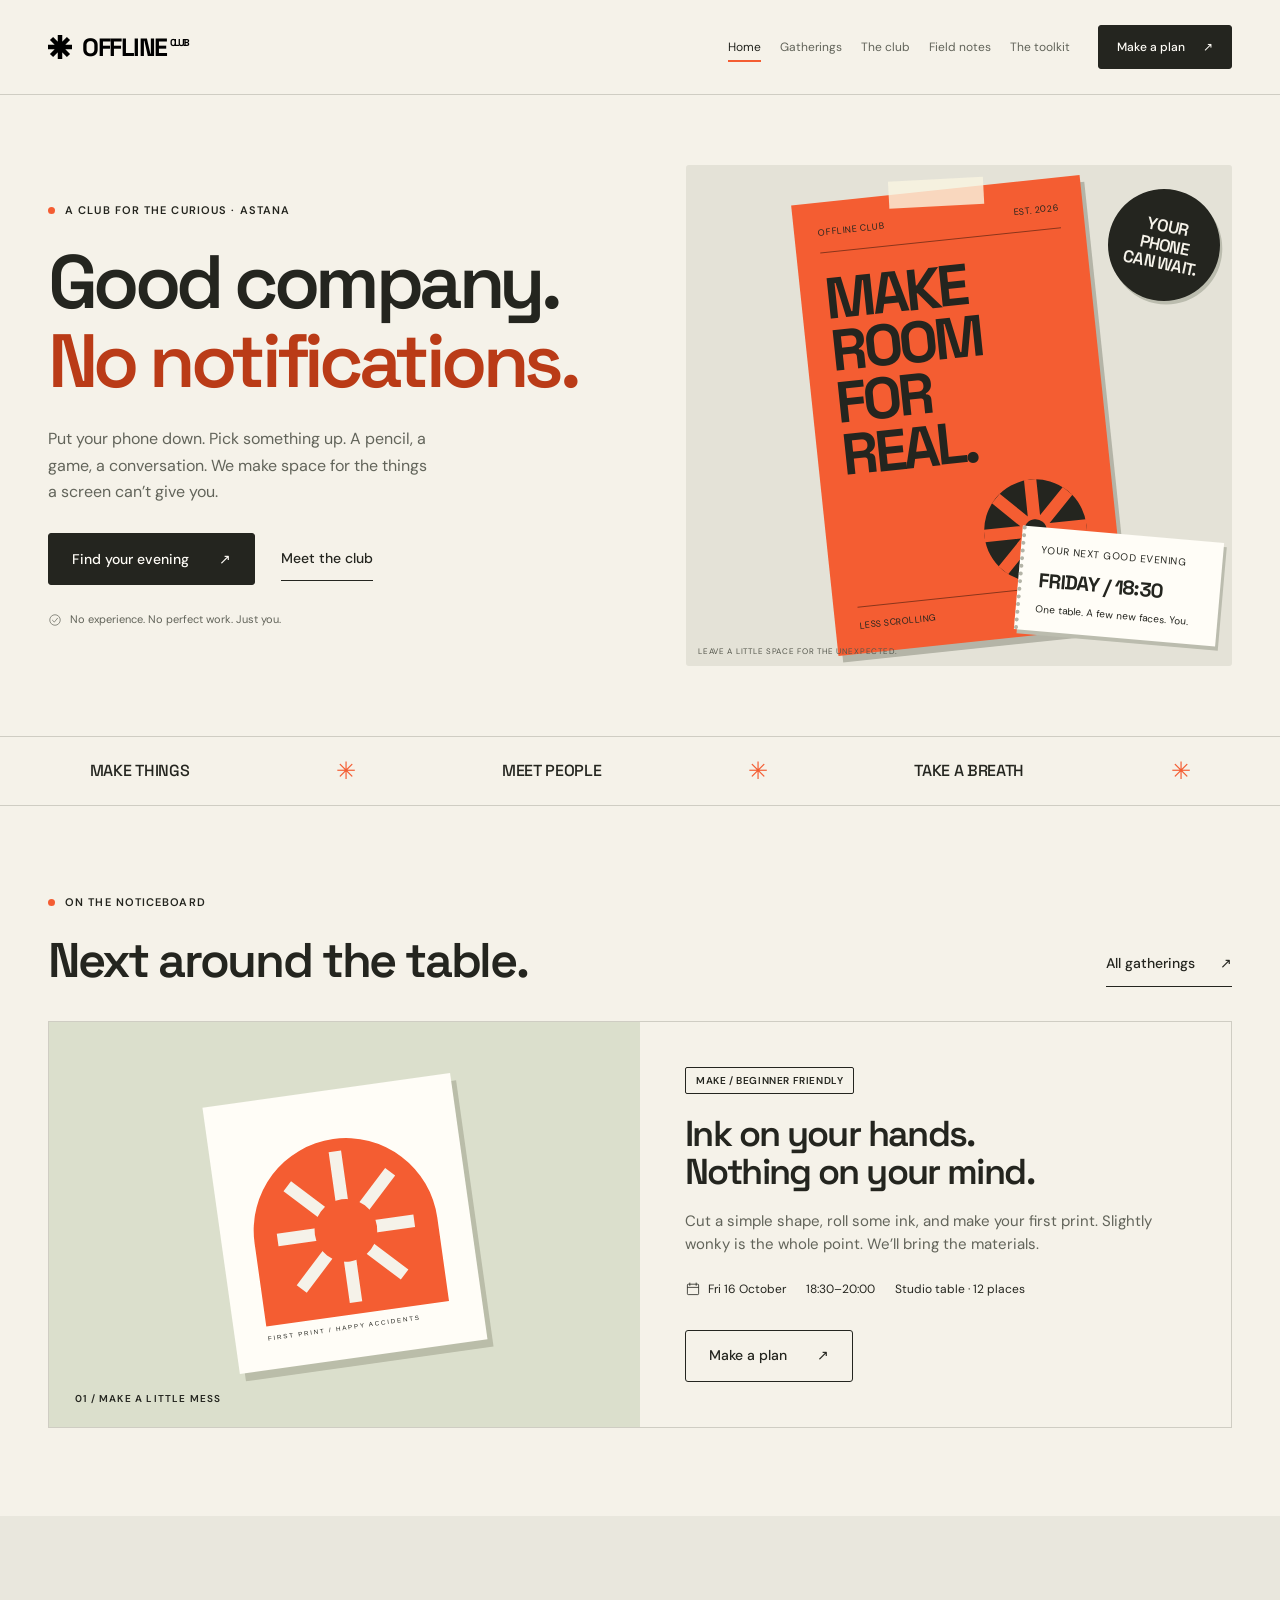
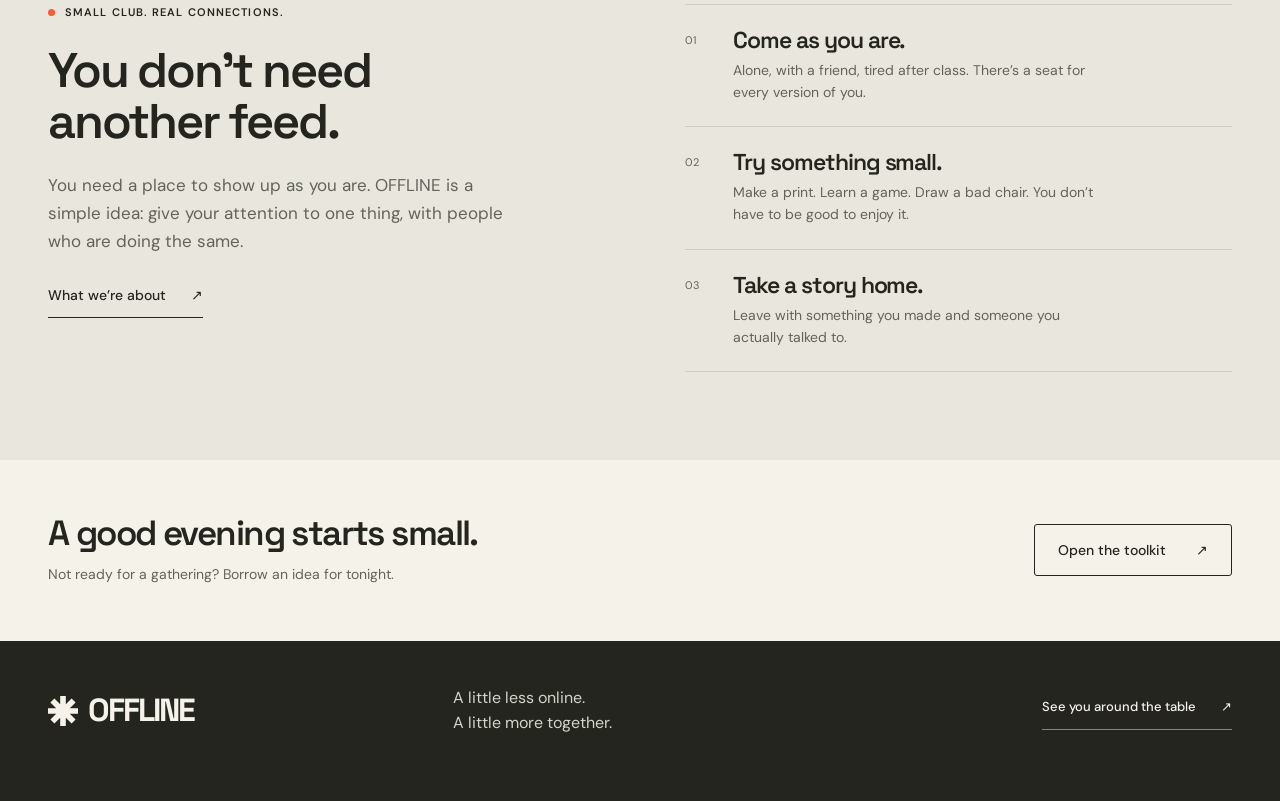
==== commit 5d93b5b3: "changed footer and gitignore" ====
--- a/index.html
+++ b/index.html
@@ -61,10 +61,6 @@
       <p>A little less online.<br>A little more together.</p>
       <a class="text-link" href="join.html">See you around the table <span aria-hidden="true">↗</span></a>
     </div>
-    <div class="container footer-bottom">
-      <p>Student concept · Sample events · Your planner stays on this device.</p>
-      <details class="credits"><summary>Credits &amp; project notes</summary><p>Original layout and vector artwork. Content and artwork developed with AI assistance. <a href="https://fonts.google.com/specimen/Space+Grotesk">Space Grotesk</a> by Florian Karsten; <a href="https://fonts.google.com/specimen/DM+Sans">DM Sans</a> by Colophon Foundry. <a href="https://getbootstrap.com/">Bootstrap</a> 5.3.8, MIT license. No downloaded theme.</p></details>
-    </div>
   </footer>
 </body>
 </html>
--- a/content/secondary.css
+++ b/content/secondary.css
@@ -85,9 +85,12 @@
 .kit-workspace { display: grid; grid-template-columns: minmax(0, .8fr) minmax(0, 1.7fr); gap: 6%; align-items: start; }
 .material-list { border: 0; padding: 0; margin: 1.75rem 0 1rem; }
 .material-list legend { font-size: .75rem; font-weight: 700; letter-spacing: .04em; text-transform: uppercase; margin-bottom: .5rem; }
-.material-list label { display: flex; align-items: center; gap: .7rem; min-height: 44px; cursor: pointer; font-size: .92rem; }
-.material-list input { width: 1.1rem; height: 1.1rem; accent-color: #24251f; flex-shrink: 0; }
-.material-list input:checked + span { color: #62645a; text-decoration: line-through; }
+.material-list .form-check { display: flex; align-items: center; gap: .7rem; min-height: 44px; margin: 0; padding: 0; }
+.material-list .form-check-label { display: flex; align-items: center; min-height: 44px; flex: 1; cursor: pointer; font-size: .92rem; }
+.material-list .form-check-input { width: 1.1rem; height: 1.1rem; float: none; margin: 0 !important; flex-shrink: 0; cursor: pointer; border-color: #898b7c; }
+.material-list .form-check-input:checked { background-color: #24251f; border-color: #24251f; }
+.material-list .form-check-input:focus-visible { outline: 3px solid #9d350f; outline-offset: 4px; box-shadow: none; }
+.material-list input:checked + label span { color: #62645a; text-decoration: line-through; }
 .kit-prep > .meta { max-width: 20rem; }
 .print-kit-button { margin-top: .75rem; }
 .printable-kit { background: #fbf9f1; border: 1px solid #bfc1b3; padding: 2rem; }
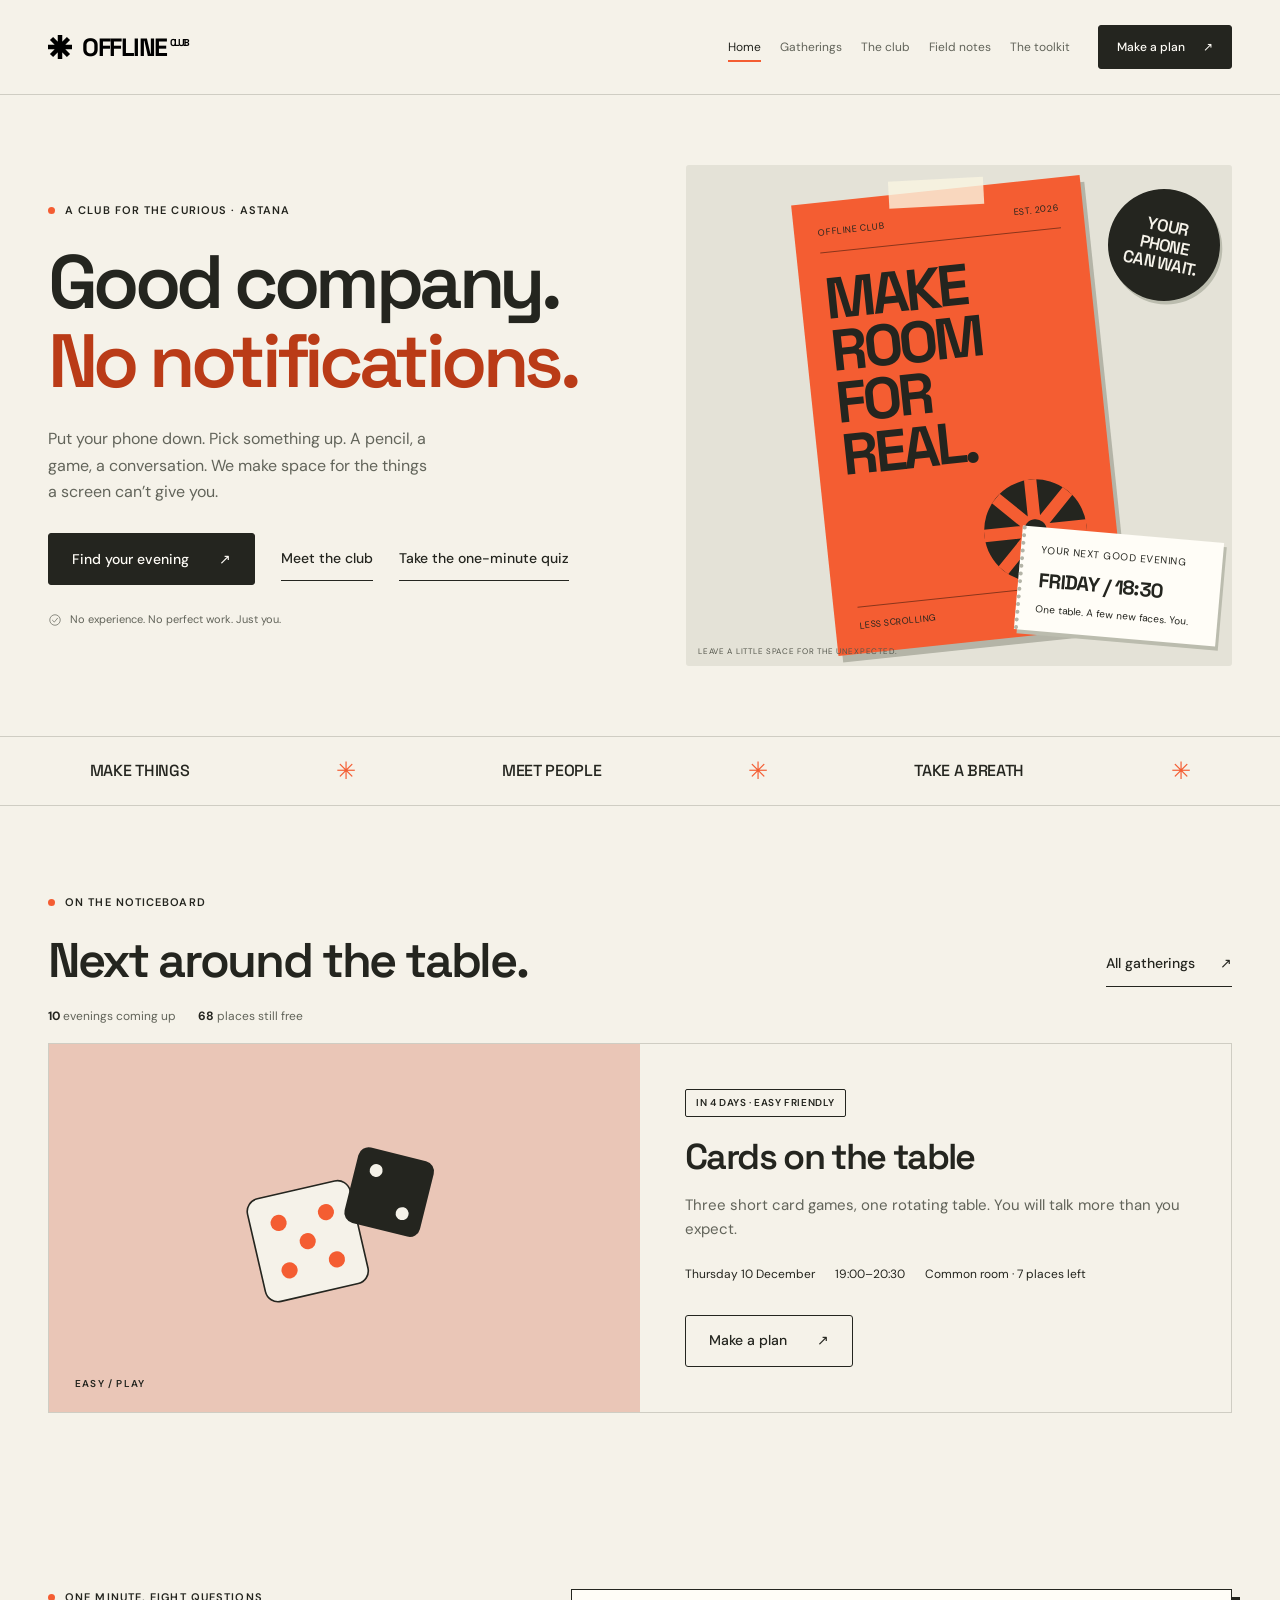
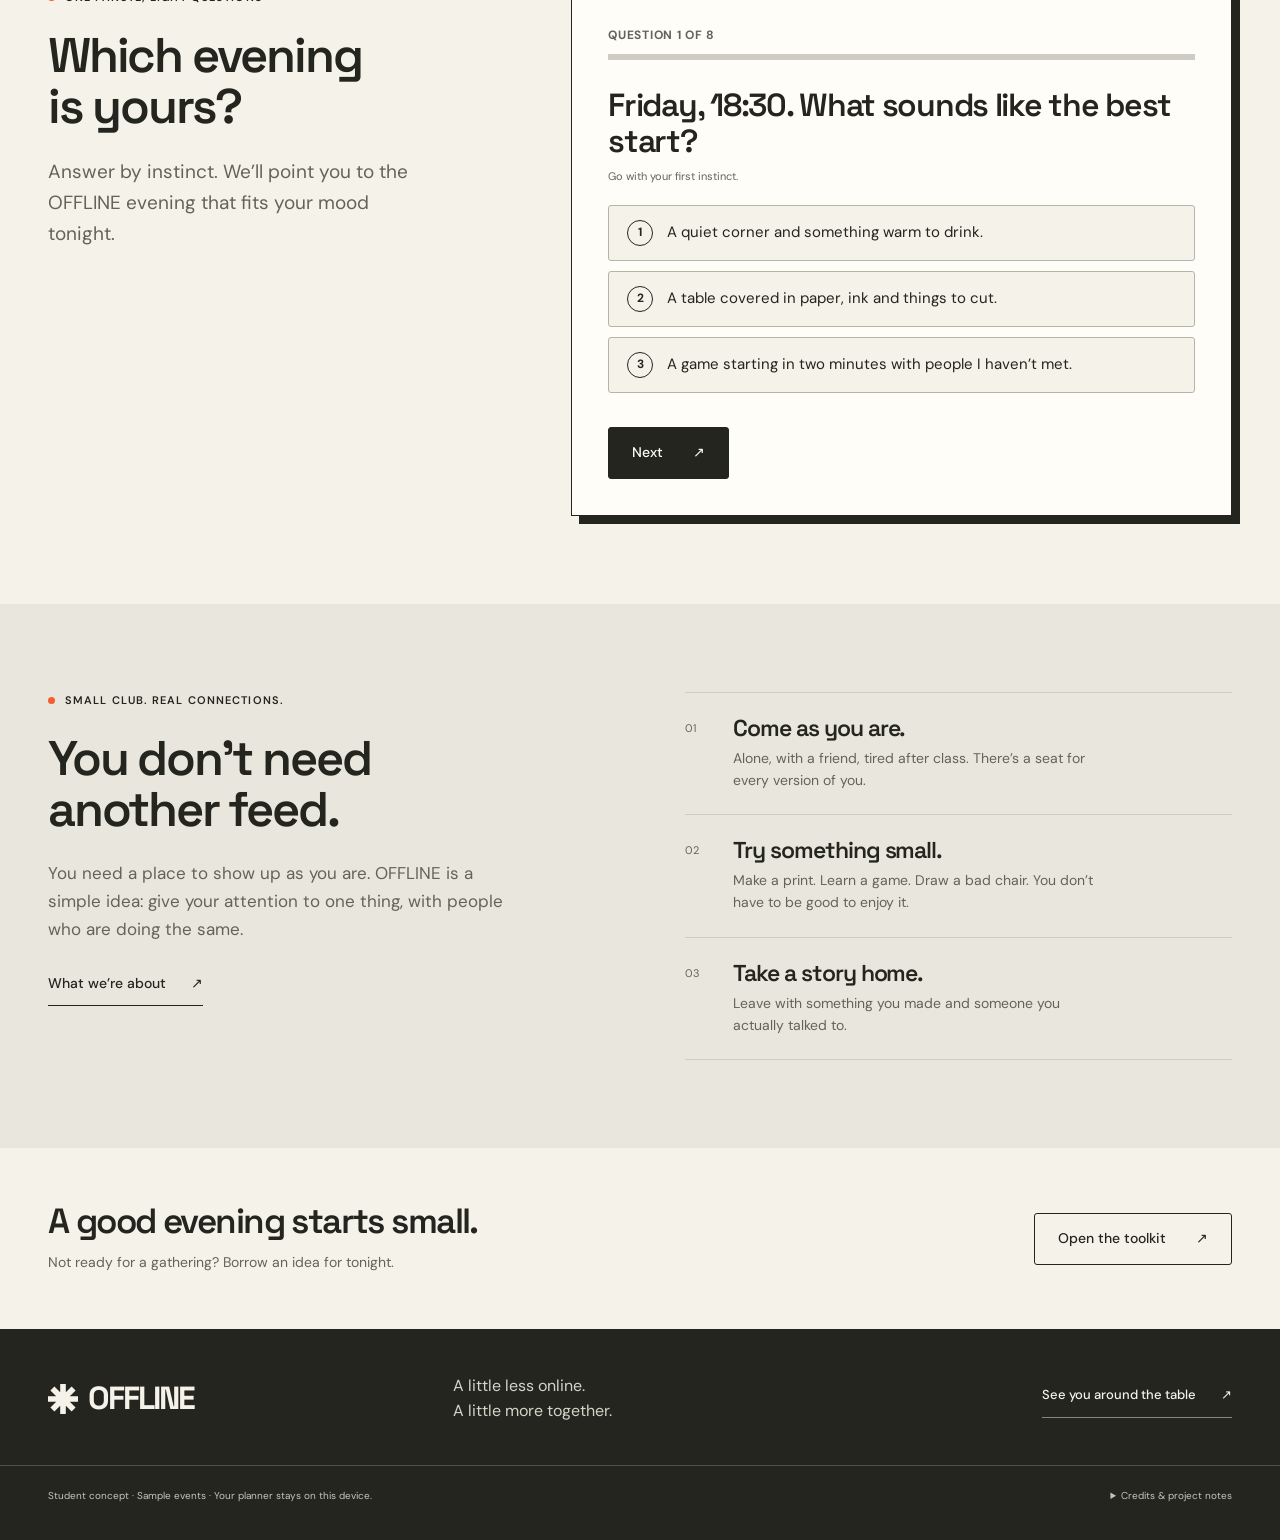
==== commit daae23e9: "feat(home,about): add jQuery foundation, quiz, faq search and ask form" ====
--- a/index.html
+++ b/index.html
@@ -10,9 +10,16 @@
   <link rel="stylesheet" href="assets/vendor/bootstrap.min.css">
   <link rel="stylesheet" href="assets/fonts/fonts.css">
   <link rel="stylesheet" href="assets/css/style.css">
-  <link rel="stylesheet" href="content/secondary.css">
+  <link rel="stylesheet" href="assets/css/secondary.css">
+  <link rel="stylesheet" href="assets/css/forms.css">
+  <link rel="stylesheet" href="assets/css/pages/index.css">
+  <script src="assets/vendor/jquery-3.7.1.min.js" defer></script>
   <script src="assets/vendor/bootstrap.bundle.min.js" defer></script>
-  <script src="assets/js/script.js" defer></script>
+  <script src="assets/js/core.js" defer></script>
+  <script src="assets/js/validation.js" defer></script>
+  <script src="assets/js/data/gatherings.js" defer></script>
+  <script src="assets/js/data/quiz.js" defer></script>
+  <script src="assets/js/pages/index.js" defer></script>
   <noscript><style>.navbar-collapse.collapse{display:block}.navbar-toggler{display:none}.session-filters{display:none}</style></noscript>
 </head>
 <body>
@@ -33,7 +40,7 @@
       <p class="eyebrow">A club for the curious · Astana</p>
       <h1 id="home-title" class="home-title">Good company.<br><span>No notifications.</span></h1>
       <p class="lead-copy">Put your phone down. Pick something up. A pencil, a game, a conversation. We make space for the things a screen can’t give you.</p>
-      <div class="hero-actions"><a class="button" href="gatherings.html">Find your evening <span aria-hidden="true">↗</span></a><a class="text-link" href="about.html">Meet the club</a></div>
+      <div class="hero-actions"><a class="button" href="gatherings.html">Find your evening <span aria-hidden="true">↗</span></a><a class="text-link" href="about.html">Meet the club</a><a class="text-link" href="#quiz">Take the one-minute quiz</a></div>
       <p class="hero-footnote"><svg viewBox="0 0 20 20" fill="none" aria-hidden="true"><circle cx="10" cy="10" r="7.5" stroke="currentColor"/><path d="m6 10 3 3 5-6" stroke="currentColor"/></svg>No experience. No perfect work. Just you.</p>
     </div>
     <div class="hero-board" role="img" aria-label="A handmade noticeboard: Make room for real. Your phone can wait. Friday, 18:30, meet at the table.">
@@ -46,12 +53,23 @@
   <div class="word-strip" aria-label="Make things, meet people, take a breath"><span>MAKE THINGS</span><span class="asterisk" aria-hidden="true">✳</span><span>MEET PEOPLE</span><span class="asterisk" aria-hidden="true">✳</span><span>TAKE A BREATH</span><span class="asterisk" aria-hidden="true">✳</span></div>
   <section class="container section-space" aria-labelledby="next-title">
     <div class="section-top"><div><p class="eyebrow">On the noticeboard</p><h2 class="section-heading" id="next-title">Next around the table.</h2></div><a href="gatherings.html" class="text-link">All gatherings <span aria-hidden="true">↗</span></a></div>
-    <article class="next-gathering">
-      <div class="session-art" role="img" aria-label="An original orange sun print on cream paper"><div class="print-art"><svg viewBox="0 0 230 245" aria-hidden="true"><path d="M12 224V130A103 103 0 0 1 218 130v94Z" fill="#f45d32"/><path d="M115 41v170M38 130h154M57 72l116 116M57 188 173 72" stroke="#f5f2e9" stroke-width="14"/><circle cx="115" cy="130" r="35" fill="#f45d32"/><text x="12" y="240" fill="#24251f" font-size="7" font-family="Arial" letter-spacing="2">FIRST PRINT / HAPPY ACCIDENTS</text></svg></div><span class="art-label">01 / Make a little mess</span></div>
-      <div class="next-copy"><span class="tag">Make / Beginner friendly</span><h3>Ink on your hands.<br>Nothing on your mind.</h3><p>Cut a simple shape, roll some ink, and make your first print. Slightly wonky is the whole point. We’ll bring the materials.</p><div class="session-meta"><span><svg viewBox="0 0 20 20" fill="none" aria-hidden="true"><rect x="3" y="4" width="14" height="13" rx="1" stroke="currentColor"/><path d="M6 2v4m8-4v4M3 8h14" stroke="currentColor"/></svg>Fri 16 October</span><span>18:30–20:00</span><span>Studio table · 12 places</span></div><a class="button button-outline" href="join.html?session=print">Make a plan <span aria-hidden="true">↗</span></a></div>
+    <p class="result-summary" id="next-summary" aria-live="polite"></p>
+    <article class="next-gathering" id="next-gathering" aria-live="polite" data-reveal>
+      <noscript><p class="gathering-note">The next evening appears here with JavaScript on. You can always <a href="gatherings.html">browse every gathering</a>.</p></noscript>
     </article>
   </section>
-  <section class="intro-section section-space" aria-labelledby="how-title"><div class="container intro-grid"><div><p class="eyebrow">Small club. Real connections.</p><h2 id="how-title" class="section-heading">You don’t need<br>another feed.</h2><p class="lead-copy">You need a place to show up as you are. OFFLINE is a simple idea: give your attention to one thing, with people who are doing the same.</p><a class="text-link" href="about.html">What we’re about <span aria-hidden="true">↗</span></a></div><ol class="rule-list"><li><span class="rule-number">01</span><div><h3>Come as you are.</h3><p>Alone, with a friend, tired after class. There’s a seat for every version of you.</p></div></li><li><span class="rule-number">02</span><div><h3>Try something small.</h3><p>Make a print. Learn a game. Draw a bad chair. You don’t have to be good to enjoy it.</p></div></li><li><span class="rule-number">03</span><div><h3>Take a story home.</h3><p>Leave with something you made and someone you actually talked to.</p></div></li></ol></div></section>
+  <section class="container section-space quiz-section" id="quiz" aria-labelledby="quiz-title">
+    <div class="quiz-intro">
+      <p class="eyebrow">One minute, eight questions</p>
+      <h2 id="quiz-title" class="section-heading">Which evening<br>is yours?</h2>
+      <p class="lead-copy">Answer by instinct. We’ll point you to the OFFLINE evening that fits your mood tonight.</p>
+    </div>
+    <div class="quiz-card" id="quiz-card" data-reveal>
+      <noscript><p class="gathering-note">The quiz needs JavaScript. You can still <a href="gatherings.html">browse every evening</a>.</p></noscript>
+      <div class="quiz-stage" id="quiz-stage"></div>
+    </div>
+  </section>
+  <section class="intro-section section-space" aria-labelledby="how-title" data-reveal><div class="container intro-grid"><div><p class="eyebrow">Small club. Real connections.</p><h2 id="how-title" class="section-heading">You don’t need<br>another feed.</h2><p class="lead-copy">You need a place to show up as you are. OFFLINE is a simple idea: give your attention to one thing, with people who are doing the same.</p><a class="text-link" href="about.html">What we’re about <span aria-hidden="true">↗</span></a></div><ol class="rule-list"><li><span class="rule-number">01</span><div><h3>Come as you are.</h3><p>Alone, with a friend, tired after class. There’s a seat for every version of you.</p></div></li><li><span class="rule-number">02</span><div><h3>Try something small.</h3><p>Make a print. Learn a game. Draw a bad chair. You don’t have to be good to enjoy it.</p></div></li><li><span class="rule-number">03</span><div><h3>Take a story home.</h3><p>Leave with something you made and someone you actually talked to.</p></div></li></ol></div></section>
   <section class="bottom-note"><div class="container bottom-note-inner"><div><h2>A good evening starts small.</h2><p>Not ready for a gathering? Borrow an idea for tonight.</p></div><a href="toolkit.html" class="button button-outline">Open the toolkit <span aria-hidden="true">↗</span></a></div></section>
 </main>
 
@@ -61,6 +79,10 @@
       <p>A little less online.<br>A little more together.</p>
       <a class="text-link" href="join.html">See you around the table <span aria-hidden="true">↗</span></a>
     </div>
+    <div class="container footer-bottom">
+      <p>Student concept · Sample events · Your planner stays on this device.</p>
+      <details class="credits"><summary>Credits &amp; project notes</summary><p>Original layout and vector artwork. Content, artwork and code developed with AI assistance. <a href="https://fonts.google.com/specimen/Space+Grotesk">Space Grotesk</a> by Florian Karsten; <a href="https://fonts.google.com/specimen/DM+Sans">DM Sans</a> by Colophon Foundry. <a href="https://getbootstrap.com/">Bootstrap</a> 5.3.8 and <a href="https://jquery.com/">jQuery</a> 3.7.1, MIT license. No downloaded theme.</p></details>
+    </div>
   </footer>
 </body>
 </html>
--- a/assets/css/forms.css
+++ b/assets/css/forms.css
@@ -0,0 +1,285 @@
+/* Shared form, feedback and state components used by every page.
+   Built on the tokens in style.css (--paper, --ink, --accent, --line, --white, --muted). */
+
+:root {
+  --error:#a52a12;
+  --error-bg:#fbe9e3;
+  --ok:#2d5a3d;
+  --ok-bg:#e6efe3;
+}
+
+/* ---------- Field errors (written by validation.js) ---------- */
+.field-error {
+  color:var(--error);
+  font-size:12px;
+  font-weight:500;
+  line-height:1.5;
+  margin:7px 0 0;
+}
+
+.field-error[hidden] {
+  display:none;
+}
+
+.field-error::before {
+  content:'! ';
+  font-weight:700;
+}
+
+.form-control.is-invalid,
+.form-select.is-invalid,
+textarea.form-control.is-invalid {
+  border-color:var(--error);
+  background-image:none;
+  padding-right:14px;
+  box-shadow:none;
+}
+
+.form-select.is-invalid {
+  background-image:var(--bs-form-select-bg-img),var(--bs-form-select-bg-icon,none);
+  padding-right:2.25rem;
+}
+
+.form-control.is-invalid:focus,
+.form-select.is-invalid:focus {
+  border-color:var(--error);
+  box-shadow:0 0 0 3px #a52a1226;
+}
+
+.form-check-input.is-invalid {
+  border-color:var(--error);
+}
+
+.form-check-input.is-invalid ~ .form-check-label {
+  color:var(--error);
+}
+
+textarea.form-control {
+  min-height:120px;
+  resize:vertical;
+}
+
+/* ---------- Success message after a correct submit ---------- */
+.form-success {
+  display:flex;
+  gap:12px;
+  align-items:flex-start;
+  margin:22px 0 0;
+  padding:16px 18px;
+  background:var(--ok-bg);
+  border:1px solid var(--ok);
+  border-left-width:6px;
+  color:var(--ok);
+  font-size:14px;
+  font-weight:500;
+  line-height:1.55;
+}
+
+.form-success[hidden] {
+  display:none;
+}
+
+.form-success::before {
+  content:'✓';
+  font-weight:700;
+}
+
+/* ---------- Empty result ("nothing found") ---------- */
+.empty-state {
+  border:1px dashed #898b7c;
+  background:var(--white);
+  padding:44px 28px;
+  text-align:center;
+}
+
+.empty-state[hidden] {
+  display:none;
+}
+
+.empty-state h3 {
+  font-family:var(--heading);
+  font-size:26px;
+  letter-spacing:-.04em;
+  margin-bottom:10px;
+}
+
+.empty-state p {
+  color:var(--muted);
+  font-size:14px;
+  margin:0 auto 20px;
+  max-width:420px;
+}
+
+/* ---------- Search field used by the page filters ---------- */
+.search-field {
+  position:relative;
+  flex:1 1 260px;
+  max-width:420px;
+}
+
+.search-field .form-control {
+  padding-left:44px;
+}
+
+.search-field::before {
+  content:'';
+  position:absolute;
+  left:16px;
+  top:50%;
+  width:13px;
+  height:13px;
+  margin-top:-9px;
+  border:2px solid var(--muted);
+  border-radius:50%;
+  pointer-events:none;
+}
+
+.search-field::after {
+  content:'';
+  position:absolute;
+  left:28px;
+  top:50%;
+  width:7px;
+  height:2px;
+  margin-top:5px;
+  background:var(--muted);
+  transform:rotate(45deg);
+  pointer-events:none;
+}
+
+mark.search-hit {
+  background:#f8ae96;
+  color:var(--ink);
+  padding:0 2px;
+}
+
+/* ---------- Toast ---------- */
+.site-toast {
+  position:fixed;
+  left:50%;
+  bottom:28px;
+  transform:translateX(-50%);
+  z-index:1080;
+  max-width:min(92vw,520px);
+  padding:14px 22px;
+  background:var(--ink);
+  color:var(--white);
+  border-left:6px solid var(--accent);
+  font-size:14px;
+  font-weight:500;
+  line-height:1.5;
+  box-shadow:0 12px 30px #24251f33;
+}
+
+.site-toast[hidden] {
+  display:none;
+}
+
+/* ---------- Back to top ---------- */
+.back-to-top {
+  position:fixed;
+  right:20px;
+  bottom:20px;
+  z-index:1000;
+  width:48px;
+  height:48px;
+  background:var(--ink);
+  color:var(--white);
+  border:1px solid var(--ink);
+  border-radius:3px;
+  font-size:20px;
+  line-height:1;
+  cursor:pointer;
+}
+
+.back-to-top[hidden] {
+  display:none;
+}
+
+.back-to-top:hover {
+  background:var(--accent);
+  border-color:var(--accent);
+  color:var(--ink);
+}
+
+/* ---------- Interactive hover states for cards and buttons ---------- */
+.session-card,
+.journal-note,
+.next-gathering,
+.quiz-card,
+.note-card,
+.pass-card {
+  transition-property:transform,box-shadow,border-color;
+  transition-duration:160ms;
+  transition-timing-function:ease-out;
+}
+
+.session-card:hover,
+.note-card:hover,
+.quiz-card:hover {
+  border-color:var(--ink);
+  box-shadow:6px 6px 0 var(--ink);
+  transform:translate(-3px,-3px);
+}
+
+.button:active,
+.filter-button:active {
+  transform:translateY(1px);
+}
+
+.button:disabled,
+.button[disabled] {
+  opacity:.45;
+  cursor:not-allowed;
+}
+
+.filter-button:hover {
+  border-color:var(--ink);
+}
+
+/* ---------- Reveal on scroll (the class is added by core.js) ---------- */
+.is-waiting {
+  opacity:0;
+  transform:translateY(18px);
+}
+
+.is-revealed {
+  opacity:1;
+  transform:none;
+  transition:opacity 420ms ease-out,transform 420ms ease-out;
+}
+
+/* ---------- Result summaries ---------- */
+.result-summary {
+  display:flex;
+  flex-wrap:wrap;
+  gap:6px 22px;
+  font-size:12px;
+  color:var(--muted);
+  margin:0;
+}
+
+.result-summary strong {
+  color:var(--ink);
+  font-weight:700;
+}
+
+@media(prefers-reduced-motion:reduce) {
+  .is-waiting {
+    opacity:1;
+    transform:none;
+  }
+  .session-card:hover,
+  .note-card:hover,
+  .quiz-card:hover {
+    transform:none;
+  }
+}
+
+@media print {
+  .site-toast,
+  .back-to-top {
+    display:none!important;
+  }
+}
+
--- a/assets/css/pages/index.css
+++ b/assets/css/pages/index.css
@@ -0,0 +1,251 @@
+/* Home page: next-evening summary and the "Which evening is yours?" quiz. */
+
+#next-summary {
+  margin:-14px 0 18px;
+}
+
+.quiz-section {
+  display:grid;
+  grid-template-columns:minmax(0,.8fr) minmax(0,1.2fr);
+  gap:7%;
+  align-items:start;
+}
+
+.quiz-intro .lead-copy {
+  max-width:24rem;
+}
+
+.quiz-card {
+  background:var(--white);
+  border:1px solid var(--ink);
+  padding:36px;
+  min-height:420px;
+  box-shadow:8px 8px 0 var(--ink);
+}
+
+.quiz-counter {
+  font-size:12px;
+  font-weight:700;
+  letter-spacing:.06em;
+  text-transform:uppercase;
+  color:var(--muted);
+  margin:0 0 10px;
+}
+
+.quiz-progress {
+  height:6px;
+  background:var(--line);
+  margin-bottom:28px;
+}
+
+.quiz-progress-bar {
+  height:100%;
+  background:var(--accent);
+}
+
+.quiz-form fieldset {
+  border:0;
+  margin:0 0 24px;
+  padding:0;
+  min-width:0;
+}
+
+.quiz-question {
+  float:none;
+  width:100%;
+  font-family:var(--heading);
+  font-size:clamp(24px,3.2vw,32px);
+  line-height:1.12;
+  letter-spacing:-.04em;
+  font-weight:600;
+  margin-bottom:8px;
+  padding:0;
+}
+
+.quiz-question:focus {
+  outline:none;
+}
+
+.quiz-question:focus-visible {
+  outline:3px solid #9d350f;
+  outline-offset:6px;
+}
+
+.quiz-form .form-hint {
+  margin:0 0 20px;
+}
+
+.quiz-option {
+  position:relative;
+  margin-bottom:10px;
+}
+
+/* The radio is visually hidden but stays focusable; its label is the big clickable card. */
+.quiz-radio {
+  position:absolute;
+  opacity:0;
+  width:1px;
+  height:1px;
+}
+
+.quiz-option label {
+  display:flex;
+  gap:14px;
+  align-items:center;
+  min-height:56px;
+  padding:14px 18px;
+  border:1px solid #b4b4a7;
+  border-radius:3px;
+  background:var(--paper);
+  font-size:15px;
+  line-height:1.4;
+  cursor:pointer;
+  transition:background-color 120ms ease-out,border-color 120ms ease-out,transform 120ms ease-out;
+}
+
+.quiz-option label:hover {
+  border-color:var(--ink);
+  background:#fffdf7;
+  transform:translateX(4px);
+}
+
+.quiz-radio:focus-visible + label {
+  outline:3px solid #9d350f;
+  outline-offset:3px;
+}
+
+.quiz-radio:checked + label {
+  background:var(--ink);
+  border-color:var(--ink);
+  color:var(--white);
+}
+
+.quiz-key {
+  flex:0 0 auto;
+  display:inline-flex;
+  align-items:center;
+  justify-content:center;
+  width:26px;
+  height:26px;
+  border:1px solid currentColor;
+  border-radius:50%;
+  font-size:12px;
+  font-weight:700;
+}
+
+.quiz-actions {
+  display:flex;
+  flex-wrap:wrap;
+  gap:12px;
+}
+
+.quiz-result-title {
+  font-size:clamp(32px,4.4vw,46px);
+  margin:22px 0 14px;
+}
+
+.quiz-result-title:focus {
+  outline:none;
+}
+
+.quiz-result p {
+  color:var(--muted);
+  font-size:15px;
+}
+
+.quiz-scores {
+  list-style:none;
+  padding:0;
+  margin:26px 0;
+}
+
+.quiz-scores li {
+  display:grid;
+  grid-template-columns:86px minmax(0,1fr) 44px;
+  gap:12px;
+  align-items:center;
+  padding:8px 0;
+  font-size:13px;
+}
+
+.quiz-scores .is-winner {
+  font-weight:700;
+}
+
+.quiz-score-track {
+  height:10px;
+  background:var(--line);
+  display:block;
+}
+
+.quiz-score-bar {
+  display:block;
+  height:100%;
+  width:0;
+  background:var(--ink);
+}
+
+.quiz-scores .is-winner .quiz-score-bar {
+  background:var(--accent);
+}
+
+.quiz-score-value {
+  text-align:right;
+}
+
+.quiz-match {
+  border-top:1px solid var(--line);
+  padding-top:22px;
+  margin-bottom:12px;
+}
+
+.quiz-match h4 {
+  font-family:var(--heading);
+  font-size:26px;
+  letter-spacing:-.04em;
+  margin:8px 0;
+}
+
+.quiz-match-meta {
+  font-size:13px!important;
+  margin:0 0 18px;
+}
+
+.quiz-restart {
+  background:transparent;
+  border-width:0 0 1px;
+  border-style:solid;
+  color:var(--ink);
+  cursor:pointer;
+  padding:0;
+}
+
+@media(max-width:991.98px) {
+  .quiz-section {
+    grid-template-columns:1fr;
+    gap:30px;
+  }
+  .quiz-intro .lead-copy {
+    max-width:34rem;
+  }
+}
+
+@media(max-width:575.98px) {
+  .quiz-card {
+    padding:22px 18px;
+    box-shadow:5px 5px 0 var(--ink);
+  }
+  .quiz-scores li {
+    grid-template-columns:70px minmax(0,1fr) 40px;
+  }
+  .quiz-actions .button {
+    flex:1 1 100%;
+  }
+}
+
+@media print {
+  .quiz-section {
+    display:none;
+  }
+}
+
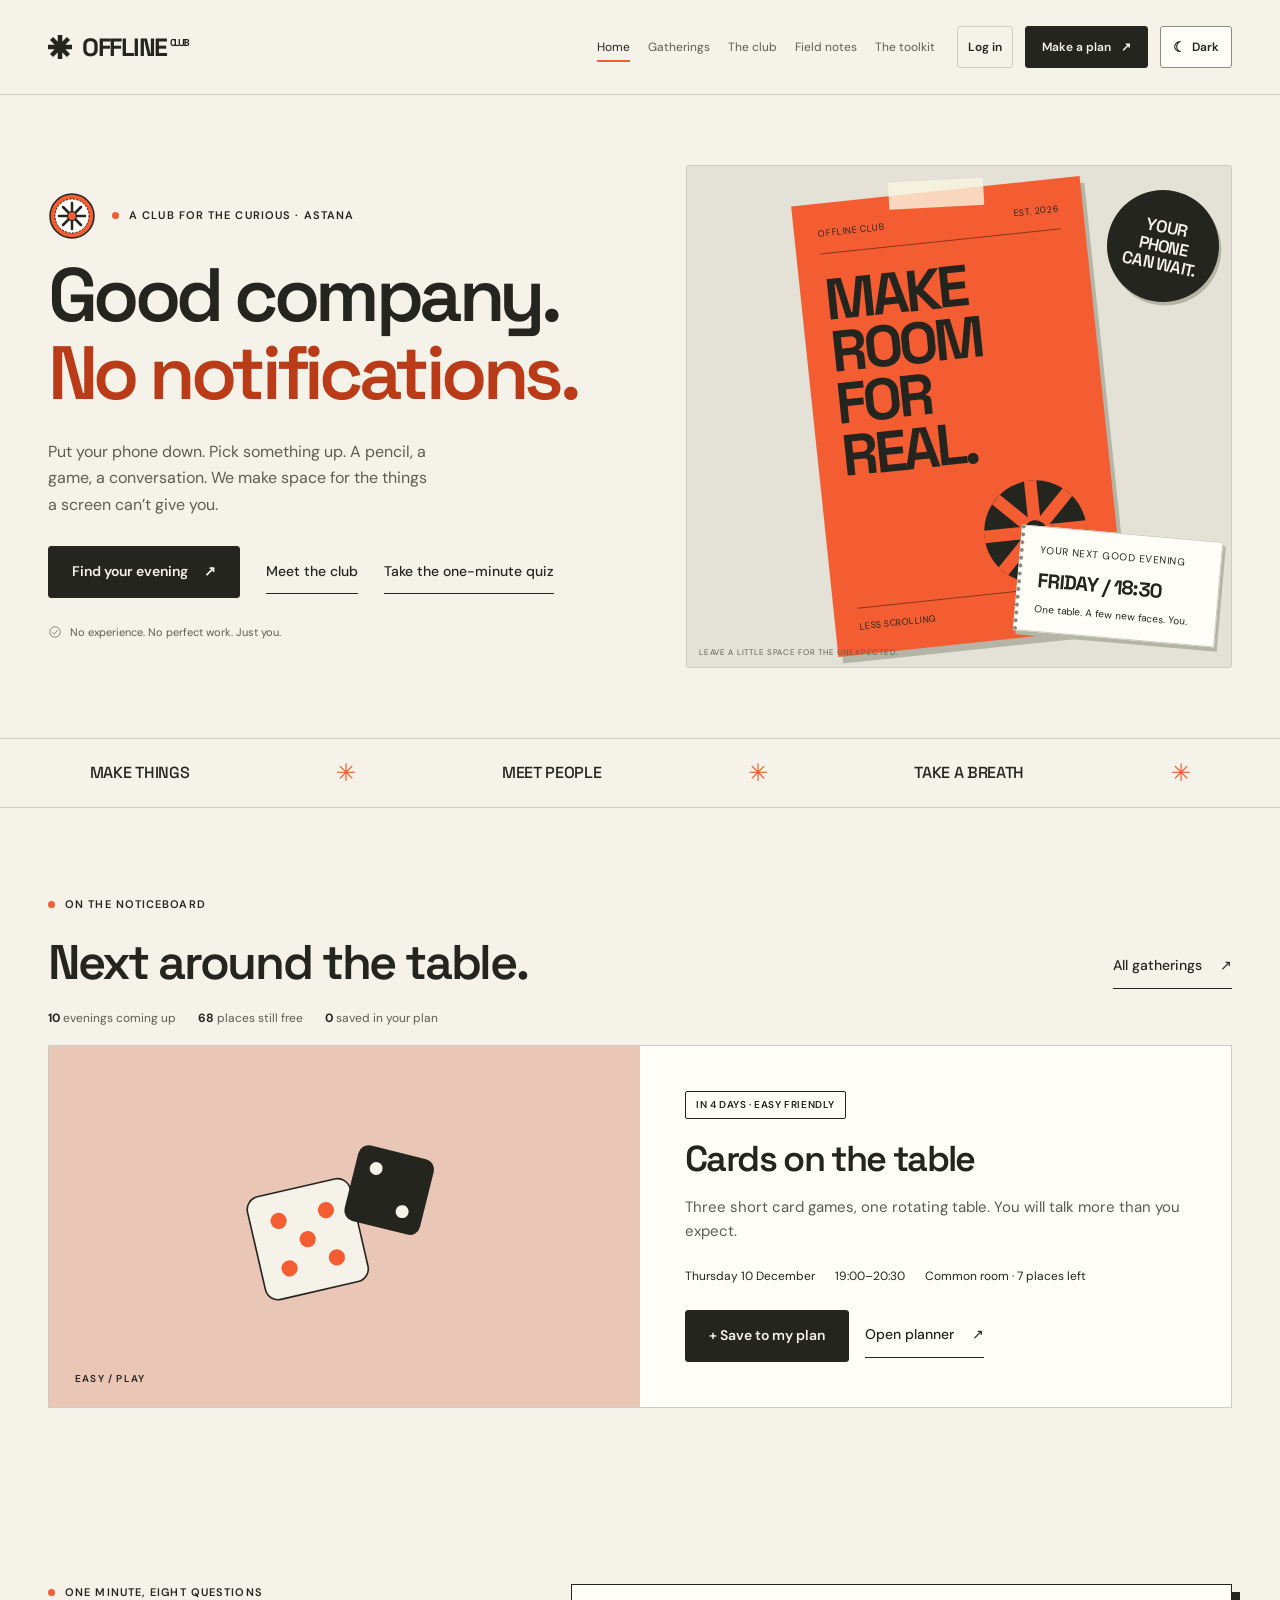
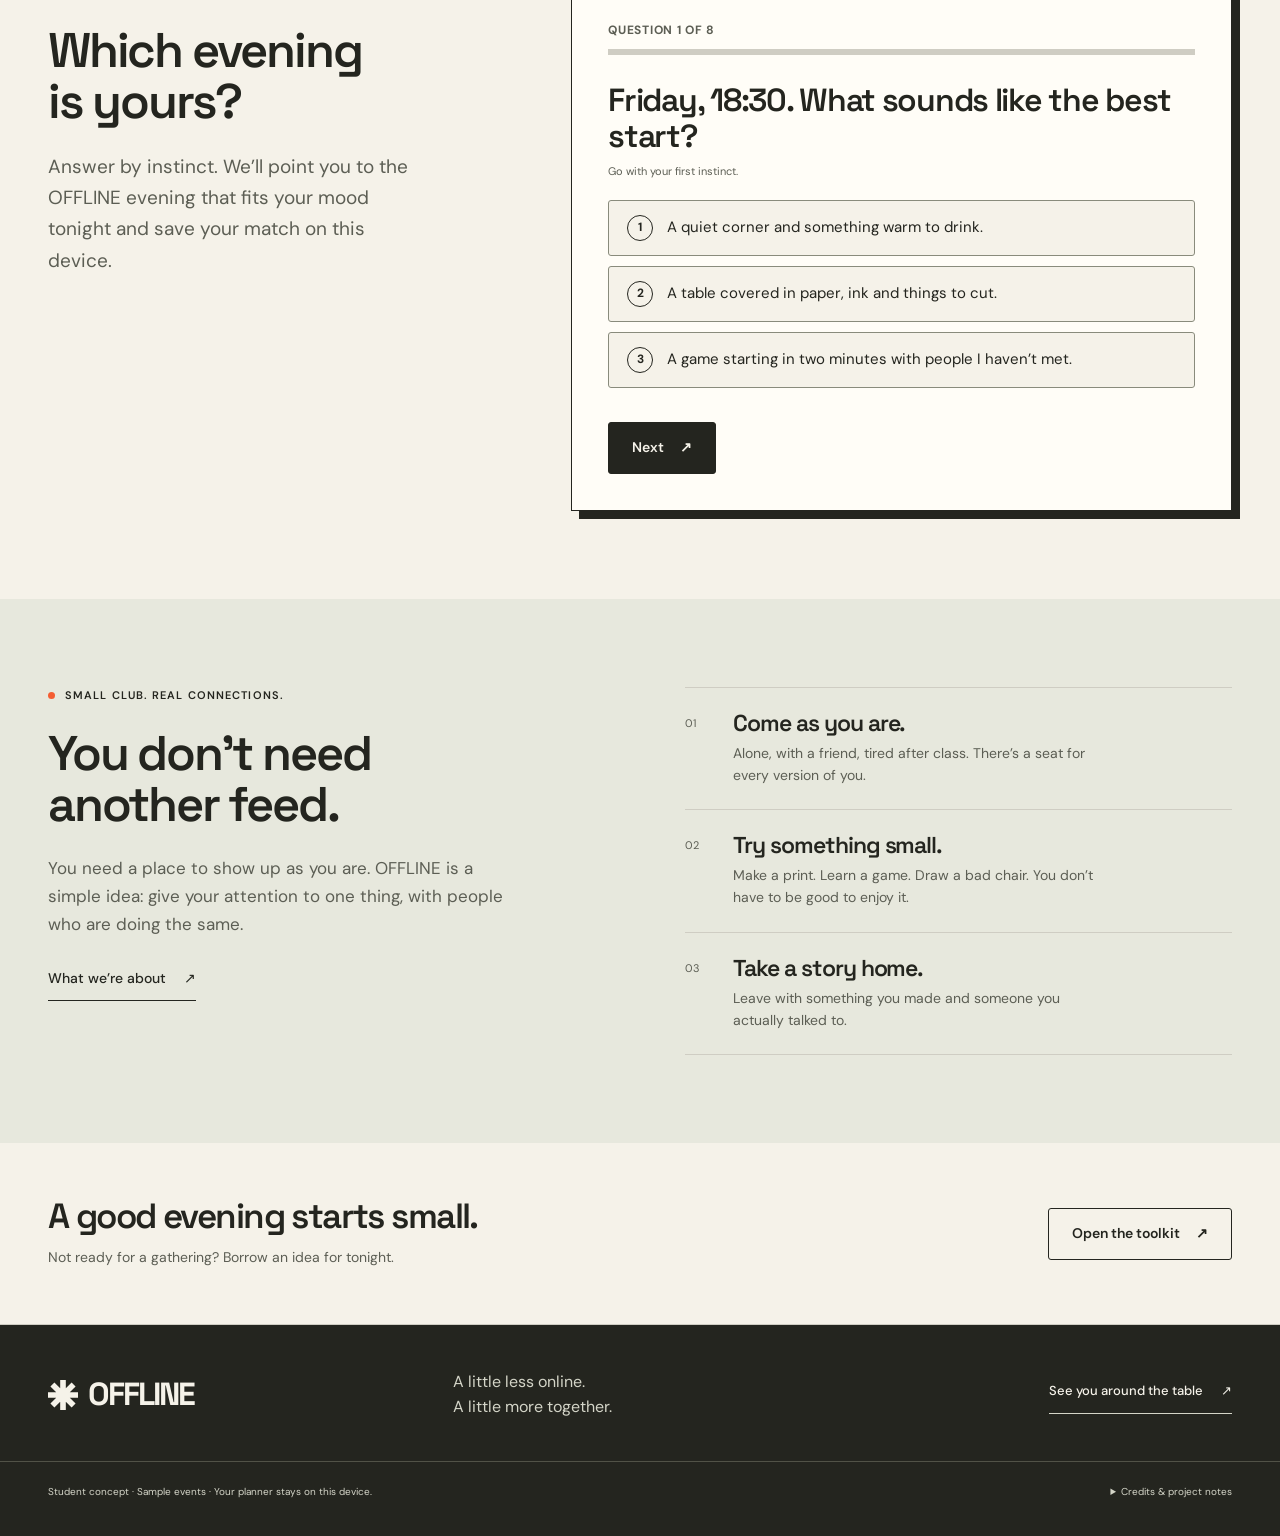
==== commit 1e8134ea: "feat(home,about,docs): persist quiz & club questions, standardize Bootstrap 5.3.8, and add Final Pro" ====
--- a/index.html
+++ b/index.html
@@ -1,5 +1,5 @@
 <!doctype html>
-<html lang="en">
+<html lang="en" data-theme="light">
 <head>
   <meta charset="utf-8">
   <meta name="viewport" content="width=device-width, initial-scale=1">
@@ -30,31 +30,39 @@
       <button class="navbar-toggler" type="button" data-bs-toggle="collapse" data-bs-target="#site-navigation" aria-controls="site-navigation" aria-expanded="false" aria-label="Toggle navigation"><span class="menu-lines" aria-hidden="true"></span><span>Menu</span></button>
       <div class="collapse navbar-collapse" id="site-navigation">
         <div class="navbar-nav nav-links"><a class="nav-link active" href="index.html" aria-current="page">Home</a><a class="nav-link" href="gatherings.html">Gatherings</a><a class="nav-link" href="about.html">The club</a><a class="nav-link" href="fieldnotes.html">Field notes</a><a class="nav-link" href="toolkit.html">The toolkit</a></div>
-        <a class="button button-small nav-join" href="join.html">Make a plan <span aria-hidden="true">↗</span></a>
+        <div class="nav-utilities">
+          <div class="nav-auth-area" id="nav-auth-area"><a class="nav-login-link" href="join.html#login">Log in</a></div>
+          <a class="button button-small nav-join" href="join.html">Make a plan <span class="nav-plan-badge" id="nav-plan-count" hidden>0</span> <span aria-hidden="true">↗</span></a>
+          <button class="theme-toggle" id="theme-toggle" type="button" aria-pressed="false" aria-label="Switch to dark mode"><span class="theme-toggle-icon" aria-hidden="true">☾</span><span class="theme-toggle-label">Dark</span></button>
+        </div>
       </div>
     </nav>
   </header>
   <main id="main-content">
   <section class="home-hero container" aria-labelledby="home-title">
     <div class="hero-copy">
-      <p class="eyebrow">A club for the curious · Astana</p>
+      <div class="d-flex align-items-center gap-3 mb-3">
+        <img src="assets/images/hero-stamp.svg" alt="OFFLINE Club Astana circular stamp emblem" width="48" height="48" class="feature-badge-img">
+        <p class="eyebrow m-0">A club for the curious · Astana</p>
+      </div>
       <h1 id="home-title" class="home-title">Good company.<br><span>No notifications.</span></h1>
       <p class="lead-copy">Put your phone down. Pick something up. A pencil, a game, a conversation. We make space for the things a screen can’t give you.</p>
       <div class="hero-actions"><a class="button" href="gatherings.html">Find your evening <span aria-hidden="true">↗</span></a><a class="text-link" href="about.html">Meet the club</a><a class="text-link" href="#quiz">Take the one-minute quiz</a></div>
       <p class="hero-footnote"><svg viewBox="0 0 20 20" fill="none" aria-hidden="true"><circle cx="10" cy="10" r="7.5" stroke="currentColor"/><path d="m6 10 3 3 5-6" stroke="currentColor"/></svg>No experience. No perfect work. Just you.</p>
     </div>
     <div class="hero-board" role="img" aria-label="A handmade noticeboard: Make room for real. Your phone can wait. Friday, 18:30, meet at the table.">
-      <div class="poster"><span class="paper-tape"></span><div class="poster-top"><span>OFFLINE CLUB</span><span>EST. 2026</span></div><h2>MAKE<br>ROOM<br>FOR REAL.</h2><svg viewBox="0 0 120 120" aria-hidden="true"><circle cx="60" cy="60" r="54" fill="#24251f"/><path d="M60 6v108M6 60h108M22 22l76 76M22 98l76-76" stroke="#f45d32" stroke-width="13"/><circle cx="60" cy="60" r="12" fill="#24251f"/></svg><div class="poster-bottom"><span>LESS SCROLLING</span><span>MORE LIVING ↗</span></div></div>
+      <div class="poster"><span class="paper-tape"></span><div class="poster-top"><span>OFFLINE CLUB</span><span>EST. 2026</span></div><p class="poster-headline">MAKE<br>ROOM<br>FOR REAL.</p><svg viewBox="0 0 120 120" aria-hidden="true"><circle cx="60" cy="60" r="54" fill="#24251f"/><path d="M60 6v108M6 60h108M22 22l76 76M22 98l76-76" stroke="#f45d32" stroke-width="13"/><circle cx="60" cy="60" r="12" fill="#24251f"/></svg><div class="poster-bottom"><span>LESS SCROLLING</span><span>MORE LIVING ↗</span></div></div>
       <div class="round-sticker">YOUR<br>PHONE<br>CAN WAIT.</div>
       <div class="hero-ticket"><p>Your next good evening</p><strong>FRIDAY / 18:30</strong><span>One table. A few new faces. You.</span></div>
       <span class="board-caption">Leave a little space for the unexpected.</span>
     </div>
   </section>
-  <div class="word-strip" aria-label="Make things, meet people, take a breath"><span>MAKE THINGS</span><span class="asterisk" aria-hidden="true">✳</span><span>MEET PEOPLE</span><span class="asterisk" aria-hidden="true">✳</span><span>TAKE A BREATH</span><span class="asterisk" aria-hidden="true">✳</span></div>
+  <div class="word-strip"><span>MAKE THINGS</span><span class="asterisk" aria-hidden="true">✳</span><span>MEET PEOPLE</span><span class="asterisk" aria-hidden="true">✳</span><span>TAKE A BREATH</span><span class="asterisk" aria-hidden="true">✳</span></div>
   <section class="container section-space" aria-labelledby="next-title">
     <div class="section-top"><div><p class="eyebrow">On the noticeboard</p><h2 class="section-heading" id="next-title">Next around the table.</h2></div><a href="gatherings.html" class="text-link">All gatherings <span aria-hidden="true">↗</span></a></div>
     <p class="result-summary" id="next-summary" aria-live="polite"></p>
     <article class="next-gathering" id="next-gathering" aria-live="polite" data-reveal>
+      <h3 class="visually-hidden">Upcoming gathering</h3>
       <noscript><p class="gathering-note">The next evening appears here with JavaScript on. You can always <a href="gatherings.html">browse every gathering</a>.</p></noscript>
     </article>
   </section>
@@ -62,7 +70,7 @@
     <div class="quiz-intro">
       <p class="eyebrow">One minute, eight questions</p>
       <h2 id="quiz-title" class="section-heading">Which evening<br>is yours?</h2>
-      <p class="lead-copy">Answer by instinct. We’ll point you to the OFFLINE evening that fits your mood tonight.</p>
+      <p class="lead-copy">Answer by instinct. We’ll point you to the OFFLINE evening that fits your mood tonight and save your match on this device.</p>
     </div>
     <div class="quiz-card" id="quiz-card" data-reveal>
       <noscript><p class="gathering-note">The quiz needs JavaScript. You can still <a href="gatherings.html">browse every evening</a>.</p></noscript>
--- a/assets/css/style.css
+++ b/assets/css/style.css
@@ -2,12 +2,64 @@
   --paper:#f5f2e9;
   --ink:#24251f;
   --accent:#f45d32;
-  --muted:#62645a;
+  --accent-text:#ba3b17;
+  --accent-soft:#fcebe6;
+  --muted:#5c5e54;
   --line:#cfcdc3;
+  --line-strong:#898b7c;
   --white:#fffdf7;
+  --surface-alt:#e7e8dd;
+  --board-bg:#e4e2d7;
+  --poster-ink:#24251f;
+  --poster-line:#8b351b;
+  --tape-bg:#faf6e2cc;
+  --card-shadow:#b4b4a7;
+  --focus-ring:#9d350f;
+  --highlight-bg:#f8ae96;
+  --highlight-ink:#24251f;
+  --button-hover:#404138;
+  --art-make-bg:#dbdfcc;
+  --art-play-bg:#eac6b7;
+  --art-slow-bg:#d7dbdf;
+  --footer-bg:#24251f;
+  --footer-ink:#f5f2e9;
+  --footer-muted:#d4d5c8;
+  --footer-line:#515247;
   --heading:'Space Grotesk',Arial,sans-serif;
   --body:'DM Sans',Arial,sans-serif;
   --bs-body-font-family:var(--body);
+  --bs-body-color:var(--ink);
+  --bs-body-bg:var(--paper);
+  --bs-border-color:var(--line);
+}
+
+[data-theme="dark"] {
+  --paper:#151613;
+  --ink:#f2efe6;
+  --accent:#ff6b42;
+  --accent-text:#ff8c6b;
+  --accent-soft:#382019;
+  --muted:#b5b3a7;
+  --line:#36392f;
+  --line-strong:#686c5d;
+  --white:#1f211b;
+  --surface-alt:#22251e;
+  --board-bg:#252820;
+  --poster-ink:#1c1d18;
+  --poster-line:#6e240e;
+  --tape-bg:#e8e2c8b3;
+  --card-shadow:#0b0c09;
+  --focus-ring:#ff9675;
+  --highlight-bg:#7c2e17;
+  --highlight-ink:#fffdf7;
+  --button-hover:#ffffff;
+  --art-make-bg:#293022;
+  --art-play-bg:#382721;
+  --art-slow-bg:#242c32;
+  --footer-bg:#0d0e0b;
+  --footer-ink:#f2efe6;
+  --footer-muted:#b5b3a7;
+  --footer-line:#2c2f26;
   --bs-body-color:var(--ink);
   --bs-body-bg:var(--paper);
   --bs-border-color:var(--line);
@@ -28,6 +80,7 @@
   font-family:var(--body);
   font-size:16px;
   line-height:1.55;
+  transition:background-color 180ms ease,color 180ms ease;
 }
 
 img,svg {
@@ -63,6 +116,18 @@
   margin:0 0 1.2rem;
 }
 
+.text-muted {
+  color:var(--muted)!important;
+}
+
+.border-top {
+  border-top-color:var(--line)!important;
+}
+
+.border-bottom {
+  border-bottom-color:var(--line)!important;
+}
+
 .container {
   width:min(100%,1280px);
   max-width:1280px;
@@ -70,7 +135,7 @@
   padding-left:48px;
 }
 
-.eyebrow,.meta,.tag,.small-label {
+.eyebrow,.meta,.tag {
   font-size:11px;
   font-weight:600;
   letter-spacing:.1em;
@@ -94,10 +159,6 @@
   flex-shrink:0;
 }
 
-.eyebrow.no-dot::before {
-  display:none;
-}
-
 .meta {
   color:var(--muted);
   line-height:1.7;
@@ -141,22 +202,23 @@
   display:inline-flex;
   align-items:center;
   justify-content:center;
-  gap:30px;
+  gap:16px;
   min-height:52px;
   padding:14px 23px;
   background:var(--ink);
-  color:var(--white);
+  color:var(--paper);
   border:1px solid var(--ink);
   border-radius:3px;
-  font-weight:500;
+  font-weight:600;
   font-size:14px;
   cursor:pointer;
   line-height:1.4;
 }
 
 .button:hover {
-  background:#404138;
-  color:var(--white);
+  background:var(--accent);
+  border-color:var(--accent);
+  color:var(--poster-ink);
 }
 
 .button-outline {
@@ -166,19 +228,20 @@
 
 .button-outline:hover {
   background:var(--ink);
+  border-color:var(--ink);
   color:var(--paper);
 }
 
 .button-small {
-  min-height:44px;
-  padding:11px 18px;
+  min-height:42px;
+  padding:10px 16px;
   font-size:12px;
-  gap:18px;
+  gap:10px;
 }
 
 .text-link {
   display:inline-flex;
-  gap:25px;
+  gap:18px;
   align-items:center;
   min-height:44px;
   font-weight:500;
@@ -187,7 +250,8 @@
 }
 
 .text-link:hover {
-  color:var(--muted);
+  color:var(--accent-text);
+  border-bottom-color:var(--accent-text);
 }
 
 .tag {
@@ -199,13 +263,19 @@
   letter-spacing:.06em;
 }
 
+.feature-badge-img {
+  height:auto;
+  flex-shrink:0;
+  border-radius:3px;
+}
+
 .skip-link {
   position:absolute;
   left:20px;
   top:-80px;
   background:var(--ink);
-  color:white;
-  z-index:10;
+  color:var(--paper);
+  z-index:1090;
   padding:12px 20px;
 }
 
@@ -214,17 +284,19 @@
 }
 
 :focus-visible {
-  outline:3px solid #9d350f;
+  outline:3px solid var(--focus-ring);
   outline-offset:4px;
 }
 
 ::selection {
-  background:#f8ae96;
-  color:var(--ink);
-}
-
+  background:var(--highlight-bg);
+  color:var(--highlight-ink);
+}
+
+/* ---------- Header & Navigation ---------- */
 .site-header {
   border-bottom:1px solid var(--line);
+  background:var(--paper);
 }
 
 .site-header .navbar {
@@ -242,6 +314,7 @@
   align-items:center;
   gap:10px;
   margin:0;
+  color:var(--ink);
 }
 
 .navbar-brand>svg {
@@ -257,7 +330,7 @@
 
 .nav-links {
   margin-left:auto;
-  gap:19px;
+  gap:18px;
   align-items:center;
 }
 
@@ -266,6 +339,7 @@
   color:var(--muted);
   padding:10px 0!important;
   position:relative;
+  white-space:nowrap;
 }
 
 .site-header .nav-link.active,.site-header .nav-link:hover {
@@ -282,15 +356,118 @@
   width:100%;
 }
 
+.nav-utilities {
+  display:flex;
+  align-items:center;
+  gap:12px;
+  margin-left:22px;
+  flex-wrap:wrap;
+}
+
+.nav-auth-area {
+  display:flex;
+  align-items:center;
+  gap:10px;
+}
+
+.nav-login-link,
+.nav-profile-link {
+  font-size:12px;
+  font-weight:600;
+  color:var(--ink);
+  padding:8px 10px;
+  border:1px solid var(--line);
+  border-radius:3px;
+  display:inline-flex;
+  align-items:center;
+  gap:6px;
+  min-height:42px;
+  white-space:nowrap;
+}
+
+.nav-login-link:hover,
+.nav-profile-link:hover {
+  border-color:var(--ink);
+  background:var(--white);
+}
+
+.nav-profile-dot {
+  width:7px;
+  height:7px;
+  border-radius:50%;
+  background:var(--accent);
+}
+
+.nav-logout-btn {
+  background:transparent;
+  border:1px solid var(--line);
+  border-radius:3px;
+  padding:8px 10px;
+  min-height:42px;
+  font-size:11px;
+  font-weight:600;
+  color:var(--muted);
+  cursor:pointer;
+  white-space:nowrap;
+}
+
+.nav-logout-btn:hover {
+  color:var(--ink);
+  border-color:var(--ink);
+}
+
 .nav-join {
-  margin-left:28px;
+  margin-left:0;
+  white-space:nowrap;
+}
+
+.nav-plan-badge {
+  display:inline-flex;
+  align-items:center;
+  justify-content:center;
+  min-width:20px;
+  height:20px;
+  padding:0 6px;
+  border-radius:10px;
+  background:var(--accent);
+  color:var(--poster-ink);
+  font-size:11px;
+  font-weight:700;
+  line-height:1;
+}
+
+.theme-toggle {
+  display:inline-flex;
+  align-items:center;
+  gap:6px;
+  min-height:42px;
+  padding:8px 12px;
+  background:var(--white);
+  color:var(--ink);
+  border:1px solid var(--line-strong);
+  border-radius:3px;
+  font-size:12px;
+  font-weight:600;
+  cursor:pointer;
+  white-space:nowrap;
+}
+
+.theme-toggle:hover {
+  border-color:var(--ink);
+  background:var(--surface-alt);
+}
+
+.theme-toggle-icon {
+  font-size:14px;
+  line-height:1;
 }
 
 .navbar-toggler {
   display:flex;
   align-items:center;
   gap:10px;
-  border:1px solid var(--line);
+  border:1px solid var(--line-strong);
+  color:var(--ink);
   padding:10px 12px;
   font-size:12px;
   border-radius:3px;
@@ -303,23 +480,35 @@
 
 .navbar-toggler:focus-visible,
 .about-faq .accordion-button:focus-visible {
-  outline:3px solid #9d350f;
+  outline:3px solid var(--focus-ring);
   outline-offset:4px;
 }
 
 .menu-lines {
   width:16px;
   height:10px;
-  border-top:1.5px solid;
-  border-bottom:1.5px solid;
+  border-top:1.5px solid currentColor;
+  border-bottom:1.5px solid currentColor;
   display:block;
 }
 
+/* ---------- Footer ---------- */
 .site-footer {
-  background:var(--ink);
-  color:var(--paper);
+  background:var(--footer-bg);
+  color:var(--footer-ink);
   padding-top:45px;
   padding-bottom:24px;
+  border-top:1px solid var(--line);
+}
+
+.footer-brand {
+  font-size:32px;
+  color:var(--footer-ink);
+}
+
+.footer-brand svg {
+  width:30px;
+  height:30px;
 }
 
 .footer-top {
@@ -330,23 +519,15 @@
   padding-bottom:42px;
 }
 
-.footer-brand {
-  font-size:32px;
-}
-
-.footer-brand svg {
-  width:30px;
-  height:30px;
-}
-
 .footer-top p {
   font-size:16px;
-  color:#d4d5c8;
+  color:var(--footer-muted);
   margin:0;
 }
 
 .footer-top .text-link {
-  border-color:#86877b;
+  border-color:var(--footer-muted);
+  color:var(--footer-ink);
   justify-self:end;
   font-size:13px;
 }
@@ -354,10 +535,10 @@
 .footer-bottom {
   display:flex;
   justify-content:space-between;
-  border-top:1px solid #515247;
+  border-top:1px solid var(--footer-line);
   padding-top:22px;
   font-size:10px;
-  color:#c4c5b9;
+  color:var(--footer-muted);
   gap:35px;
 }
 
@@ -384,6 +565,7 @@
   text-decoration:underline;
 }
 
+/* ---------- Home Hero & Noticeboard ---------- */
 .home-hero {
   display:grid;
   grid-template-columns:1.05fr 1fr;
@@ -401,7 +583,7 @@
 }
 
 .home-title span {
-  color:#ba3b17;
+  color:var(--accent-text);
 }
 
 .hero-copy .lead-copy {
@@ -435,22 +617,24 @@
 .hero-board {
   position:relative;
   isolation:isolate;
-  background:#e4e2d7;
+  background:var(--board-bg);
   min-height:430px;
   border-radius:3px;
   padding:24px 50px;
   display:flex;
   align-items:center;
   justify-content:center;
+  border:1px solid var(--line);
 }
 
 .poster {
   position:relative;
   transform:rotate(-6deg);
   background:var(--accent);
+  color:var(--poster-ink);
   width:290px;
   min-height:348px;
-  box-shadow:4px 7px 0 #b4b4a7;
+  box-shadow:4px 7px 0 var(--card-shadow);
   padding:24px 24px 20px;
 }
 
@@ -459,16 +643,19 @@
   justify-content:space-between;
   font-size:9px;
   letter-spacing:.07em;
-  border-bottom:1px solid #8b351b;
+  border-bottom:1px solid var(--poster-line);
   padding-bottom:12px;
 }
 
-.poster h2 {
+.poster h2,
+.poster .poster-headline {
+  font-family:var(--heading);
   font-size:58px;
   font-weight:700;
   letter-spacing:-.065em;
   line-height:.9;
   margin:20px 0 12px;
+  color:var(--poster-ink);
 }
 
 .poster>svg {
@@ -483,12 +670,12 @@
   font-size:9px;
   letter-spacing:.06em;
   padding-top:12px;
-  border-top:1px solid #8b351b;
+  border-top:1px solid var(--poster-line);
 }
 
 .paper-tape {
   position:absolute;
-  background:#faf6e2cc;
+  background:var(--tape-bg);
   width:95px;
   height:27px;
   top:-11px;
@@ -514,7 +701,7 @@
   right:12px;
   top:24px;
   transform:rotate(12deg);
-  box-shadow:3px 3px 0 #bbbcae;
+  box-shadow:3px 3px 0 var(--card-shadow);
   letter-spacing:-.03em;
 }
 
@@ -524,10 +711,12 @@
   bottom:28px;
   width:202px;
   background:var(--white);
+  color:var(--ink);
   transform:rotate(5deg);
   padding:15px 16px;
-  box-shadow:3px 4px 0 #bbbcae;
-  border-left:4px dotted #b4b4a7;
+  box-shadow:3px 4px 0 var(--card-shadow);
+  border:1px solid var(--line);
+  border-left:4px dotted var(--line-strong);
 }
 
 .hero-ticket p {
@@ -556,7 +745,7 @@
   font-size:8px;
   letter-spacing:.09em;
   text-transform:uppercase;
-  color:#54564c;
+  color:var(--muted);
 }
 
 .word-strip {
@@ -595,10 +784,11 @@
   display:grid;
   grid-template-columns:1fr 1fr;
   border:1px solid var(--line);
+  background:var(--white);
 }
 
 .session-art {
-  background:#dbdfcc;
+  background:var(--art-make-bg);
   min-height:350px;
   padding:35px;
   position:relative;
@@ -612,8 +802,8 @@
   width:250px;
   max-width:100%;
   transform:rotate(-8deg);
-  background:var(--white);
-  box-shadow:5px 8px 0 #babda9;
+  background:#fffdf7;
+  box-shadow:5px 8px 0 var(--card-shadow);
   padding:25px 22px;
   position:relative;
 }
@@ -631,6 +821,7 @@
   position:absolute;
   bottom:20px;
   left:26px;
+  color:var(--ink);
 }
 
 .next-copy {
@@ -661,17 +852,8 @@
   gap:7px;
 }
 
-.session-meta svg {
-  width:16px;
-  height:16px;
-}
-
-.next-copy .button {
-  margin-top:7px;
-}
-
 .intro-section {
-  background:#e9e7dd;
+  background:var(--surface-alt);
 }
 
 .intro-grid {
@@ -758,14 +940,7 @@
   margin-bottom:0;
 }
 
-.gathering-tools {
-  display:flex;
-  align-items:center;
-  justify-content:space-between;
-  gap:20px;
-  padding-bottom:30px;
-}
-
+/* ---------- Shared Filter Buttons & Session Cards ---------- */
 .session-filters {
   display:flex;
   flex-wrap:wrap;
@@ -776,8 +951,9 @@
   font-size:12px;
   min-height:44px;
   background:transparent;
+  color:var(--ink);
   padding:10px 19px;
-  border:1px solid var(--line);
+  border:1px solid var(--line-strong);
   border-radius:3px;
   cursor:pointer;
 }
@@ -788,18 +964,6 @@
   border-color:var(--ink);
 }
 
-.session-count {
-  font-size:12px;
-  color:var(--muted);
-  margin:0;
-}
-
-.session-grid {
-  display:grid;
-  grid-template-columns:repeat(3,minmax(0,1fr));
-  gap:25px;
-}
-
 .session-card {
   border:1px solid var(--line);
   background:var(--white);
@@ -828,37 +992,19 @@
   flex-direction:column;
 }
 
-.session-card-copy h2 {
-  font-size:27px;
-  margin:18px 0 12px;
-}
-
-.session-card-copy p {
-  font-size:14px;
-  color:var(--muted);
-  margin:0 0 22px;
-}
-
 .session-card-copy .session-meta {
   display:block;
-  margin:0 0 22px;
+  margin:0 0 18px;
   font-size:12px;
   line-height:1.9;
 }
 
-.session-card-copy .text-link {
-  margin-top:auto;
-  justify-content:space-between;
-  width:100%;
-  font-size:13px;
-}
-
 .game-art {
-  background:#eac6b7;
+  background:var(--art-play-bg);
 }
 
 .slow-art {
-  background:#d7dbdf;
+  background:var(--art-slow-bg);
 }
 
 .dice-art {
@@ -871,6 +1017,7 @@
   width:200px;
 }
 
+/* ---------- Timetable & Notes ---------- */
 .rhythm-section {
   padding-top:80px;
   padding-bottom:80px;
@@ -889,6 +1036,7 @@
 .rhythm-table {
   --bs-table-bg:transparent;
   --bs-table-color:var(--ink);
+  color:var(--ink);
   font-size:14px;
   width:100%;
   margin:0;
@@ -908,11 +1056,13 @@
   font-weight:600;
   color:var(--muted);
   padding:14px 10px;
+  border-bottom-color:var(--line);
 }
 
 .rhythm-table tbody td,.rhythm-table tbody th {
   padding:20px 10px;
   border-bottom-color:var(--line);
+  color:var(--ink);
   vertical-align:middle;
 }
 
@@ -937,6 +1087,7 @@
   color:var(--muted);
 }
 
+/* ---------- Shared Planner & Form Controls ---------- */
 .planner-layout {
   display:grid;
   grid-template-columns:1.35fr .8fr;
@@ -960,11 +1111,12 @@
   font-size:13px;
   font-weight:500;
   margin-bottom:8px;
+  color:var(--ink);
 }
 
 .form-control,.form-select {
-  background:var(--white);
-  border:1px solid #b4b4a7;
+  background-color:var(--white);
+  border:1px solid var(--line-strong);
   min-height:50px;
   border-radius:3px;
   color:var(--ink);
@@ -972,10 +1124,15 @@
   padding:12px 14px;
 }
 
+.form-control::placeholder {
+  color:var(--muted);
+  opacity:.8;
+}
+
 .form-control:focus,.form-select:focus {
-  background:var(--white);
+  background-color:var(--white);
   border-color:var(--ink);
-  box-shadow:0 0 0 3px #f45d3226;
+  box-shadow:0 0 0 3px #f45d3233;
   color:var(--ink);
 }
 
@@ -1003,14 +1160,15 @@
 }
 
 .form-check-input {
-  border-color:#898b7c;
+  background-color:var(--white);
+  border-color:var(--line-strong);
   margin-left:-26px!important;
   cursor:pointer;
 }
 
 .form-check-input:checked {
-  background-color:var(--ink);
-  border-color:var(--ink);
+  background-color:var(--accent);
+  border-color:var(--accent);
 }
 
 .planner-form .consent-check {
@@ -1029,9 +1187,10 @@
 }
 
 .planner-aside {
-  background:#e9e7dd;
+  background:var(--surface-alt);
   padding:35px;
   height:fit-content;
+  border:1px solid var(--line);
 }
 
 .planner-aside .eyebrow {
@@ -1057,79 +1216,20 @@
 .packing-list li {
   font-size:13px;
   padding:13px 0;
-  border-top:1px solid #c9c7bc;
+  border-top:1px solid var(--line);
   display:flex;
   gap:12px;
 }
 
 .packing-list li::before {
   content:'✓';
-  color:var(--muted);
+  color:var(--accent);
+  font-weight:700;
 }
 
 .planner-small-note {
   font-size:11px!important;
   margin:25px 0 0!important;
-}
-
-.saved-plan {
-  border:1px solid var(--ink);
-  background:var(--white);
-  padding:35px;
-  position:relative;
-}
-
-.saved-plan .tag {
-  background:var(--accent);
-  border:0;
-}
-
-.saved-plan h2 {
-  font-size:38px;
-  margin:28px 0 20px;
-}
-
-.plan-data {
-  margin:0;
-}
-
-.plan-data div {
-  display:flex;
-  justify-content:space-between;
-  gap:30px;
-  padding:14px 0;
-  border-top:1px solid var(--line);
-  font-size:13px;
-}
-
-.plan-data dt {
-  font-weight:400;
-  color:var(--muted);
-}
-
-.plan-data dd {
-  font-weight:500;
-  text-align:right;
-  margin:0;
-  overflow-wrap:anywhere;
-  min-width:0;
-}
-
-.plan-actions {
-  display:flex;
-  gap:14px;
-  flex-wrap:wrap;
-  margin-top:28px;
-}
-
-.plan-status {
-  font-size:12px;
-  margin:20px 0 0;
-  color:var(--muted);
-}
-
-.saved-plan[hidden],.planner-form[hidden] {
-  display:none;
 }
 
 .plan-clear {
@@ -1139,19 +1239,58 @@
   font-size:12px;
   padding:8px 0;
   cursor:pointer;
-  margin-top:15px;
   color:var(--muted);
 }
 
-.empty-plan-note {
+.plan-clear:hover {
+  color:var(--error);
+  border-bottom-color:var(--error);
+}
+
+/* ---------- Cross-Page Saved Items Bars & Chips ---------- */
+.saved-items-bar {
+  background:var(--surface-alt);
+  border:1px solid var(--ink);
+  border-left:5px solid var(--accent);
+  padding:16px 20px;
+  margin-bottom:24px;
+  border-radius:2px;
+}
+
+.saved-items-bar[hidden] {
+  display:none;
+}
+
+.saved-gathering-chip {
+  display:inline-flex;
+  align-items:center;
+  gap:8px;
+  background:var(--white);
+  border:1px solid var(--line-strong);
+  padding:5px 10px;
+  border-radius:3px;
   font-size:12px;
-  padding-top:24px;
-  color:var(--muted);
+  font-weight:500;
+}
+
+.chip-remove-btn {
+  background:transparent;
+  border:0;
+  color:var(--error);
+  font-weight:700;
+  font-size:14px;
+  line-height:1;
+  padding:0 2px;
+  cursor:pointer;
+}
+
+.chip-remove-btn:hover {
+  color:var(--ink);
 }
 
 @media(prefers-reduced-motion:no-preference) {
-  .button,.filter-button {
-    transition:background-color 120ms ease-out,color 120ms ease-out;
+  .button,.filter-button,.theme-toggle {
+    transition:background-color 120ms ease-out,color 120ms ease-out,border-color 120ms ease-out;
   }
   .print-art {
     transition:transform 150ms ease-out;
@@ -1170,12 +1309,13 @@
   }
 }
 
-@media(max-width:1100px) {
+@media(max-width:1180px) {
   .nav-links {
-    gap:14px;
-  }
-  .nav-join {
-    margin-left:20px;
+    gap:12px;
+  }
+  .nav-utilities {
+    margin-left:14px;
+    gap:8px;
   }
   .container {
     padding-left:36px;
@@ -1187,18 +1327,12 @@
   .hero-board {
     padding:20px 35px;
   }
-  .hero-title {
-    font-size:64px;
-  }
   .footer-top {
     grid-template-columns:1fr 1fr;
   }
   .footer-top>.text-link {
     justify-self:start;
     grid-column:2;
-  }
-  .session-grid {
-    gap:18px;
   }
   .session-card-copy {
     padding:20px;
@@ -1228,8 +1362,9 @@
   .site-header .nav-link.active::after {
     display:none;
   }
-  .nav-join {
-    margin:20px 0 0;
+  .nav-utilities {
+    margin:18px 0 0;
+    justify-content:flex-start;
   }
   .home-hero {
     grid-template-columns:1.15fr 1fr;
@@ -1289,17 +1424,6 @@
     padding:28px;
     min-height:320px;
   }
-  .session-grid {
-    grid-template-columns:repeat(2,minmax(0,1fr));
-  }
-  .session-grid .session-card:last-child {
-    grid-column:1/-1;
-    display:grid;
-    grid-template-columns:1fr 1fr;
-  }
-  .session-grid .session-card:last-child[hidden] {
-    display:none;
-  }
   .page-heading-split {
     gap:30px;
     grid-template-columns:1.2fr 1fr;
@@ -1323,16 +1447,6 @@
   }
   .planner-aside h2 {
     font-size:29px;
-  }
-  .saved-plan {
-    padding:25px;
-  }
-  .plan-data div {
-    flex-direction:column;
-    gap:4px;
-  }
-  .plan-data dd {
-    text-align:left;
   }
 }
 
@@ -1385,7 +1499,8 @@
     width:244px;
     min-height:303px;
   }
-  .poster h2 {
+  .poster h2,
+  .poster .poster-headline {
     font-size:49px;
     margin-top:17px;
   }
@@ -1394,7 +1509,7 @@
     height:91px;
   }
   .round-sticker {
-    right:-7px;
+    right:8px;
     top:17px;
     width:88px;
     height:88px;
@@ -1402,7 +1517,7 @@
   .hero-ticket {
     width:170px;
     bottom:20px;
-    right:-8px;
+    right:8px;
     padding:12px;
   }
   .hero-ticket p {
@@ -1523,35 +1638,15 @@
     grid-template-columns:1fr;
     gap:24px;
   }
-  .gathering-tools {
-    align-items:flex-start;
-    flex-direction:column;
-    gap:14px;
-    padding-bottom:24px;
-  }
   .filter-button {
     padding:9px 14px;
     font-size:11px;
   }
-  .session-count {
-    font-size:11px;
-  }
-  .session-grid {
-    grid-template-columns:1fr;
-    gap:25px;
-  }
-  .session-grid .session-card:last-child {
-    grid-column:auto;
-    display:flex;
-  }
   .session-card .session-art {
     min-height:230px;
   }
   .session-card-copy {
     padding:25px;
-  }
-  .session-card-copy h2 {
-    font-size:29px;
   }
   .rhythm-section {
     padding-top:50px;
@@ -1584,32 +1679,13 @@
   .planner-aside {
     padding:28px;
   }
-  .saved-plan {
-    padding:25px;
-  }
-  .saved-plan h2 {
-    font-size:34px;
-  }
-  .plan-data div {
-    flex-direction:row;
-  }
-  .plan-data dd {
-    text-align:right;
-  }
-  .plan-actions {
-    flex-direction:column;
-    gap:12px;
-  }
-  .plan-actions .button {
-    width:100%;
-  }
   .form-notice {
     font-size:11px;
   }
 }
 
 @media print {
-  .site-header,.site-footer,.plan-actions,.plan-clear,.planner-aside,.skip-link {
+  .site-header,.site-footer,.plan-clear,.planner-aside,.skip-link {
     display:none!important;
   }
   .container {
@@ -1622,9 +1698,6 @@
   .page-heading {
     padding-top:0;
   }
-  .saved-plan {
-    break-inside:avoid;
-  }
   body {
     background:white;
   }
@@ -1632,4 +1705,3 @@
     font-size:40px;
   }
 }
-
--- a/assets/css/secondary.css
+++ b/assets/css/secondary.css
@@ -0,0 +1,161 @@
+/* ABOUT: a manifesto laid out like a printed club notice. */
+.about-intro { display: grid; grid-template-columns: minmax(0, 1.1fr) minmax(0, .85fr); align-items: center; gap: 7%; }
+.about-intro-copy > p:not(.eyebrow) { max-width: 36rem; }
+.about-intro-copy .text-link { margin-top: 1rem; }
+.manifesto-poster { background: var(--accent); padding: 2rem 2.25rem; color: var(--poster-ink); transform: rotate(2deg); position: relative; margin: .5rem 0 1rem; box-shadow: 5px 7px 0 var(--card-shadow); }
+.poster-caption, .poster-foot { display: block; font-size: .72rem; font-weight: 700; line-height: 1.35; letter-spacing: .05em; text-transform: uppercase; color: var(--poster-ink); }
+.manifesto-poster p { font-family: "Space Grotesk", sans-serif; font-size: clamp(3.7rem, 7.5vw, 6rem); font-weight: 700; line-height: .91; letter-spacing: -.07em; margin: 1.5rem 0; color: var(--poster-ink); }
+.poster-line { height: 2px; background: var(--poster-ink); width: 100%; }
+.poster-foot { margin-top: 2rem; }
+.section-heading-row { display: flex; align-items: end; justify-content: space-between; gap: 2rem; margin-bottom: 2rem; }
+.section-heading-row .meta { margin-bottom: .25rem; }
+.manifesto-list { list-style: none; padding: 0; margin: 0; border-top: 1px solid var(--line); display: grid; grid-template-columns: 1fr 1fr; }
+.manifesto-list li { padding: 2rem 2rem 2rem 0; display: grid; grid-template-columns: 3.2rem 1fr; gap: 1rem; border-bottom: 1px solid var(--line); }
+.manifesto-list li:nth-child(even) { padding-left: 2rem; border-left: 1px solid var(--line); }
+.manifesto-number { font-family: "Space Grotesk", sans-serif; font-size: 2.25rem; line-height: 1; letter-spacing: -.05em; color: var(--muted); }
+.manifesto-list h3 { font-family: "Space Grotesk", sans-serif; font-size: 1.3rem; font-weight: 600; margin-bottom: .7rem; }
+.manifesto-list p { margin: 0; max-width: 26rem; }
+.about-process { background: var(--surface-alt); }
+.about-process > .row { margin-right: auto; margin-left: auto; }
+.hour-list { list-style: none; padding: 0; margin: 0; }
+.hour-list li { display: grid; grid-template-columns: 5.5rem 1fr; gap: 1rem; padding: 1.5rem 0; border-bottom: 1px solid var(--line); }
+.hour-list li:first-child { padding-top: 0; }
+.hour-time { font-family: "Space Grotesk", sans-serif; font-size: 1.2rem; font-weight: 500; }
+.hour-list h3 { font-family: "Space Grotesk", sans-serif; font-size: 1.2rem; font-weight: 600; }
+.hour-list p { margin: 0; }
+.about-faq { display: grid; grid-template-columns: .8fr 1.2fr; gap: 7%; }
+.about-faq > div:first-child p:not(.eyebrow) { max-width: 22rem; }
+.about-faq .accordion { --bs-accordion-bg: transparent; --bs-accordion-color: var(--ink); --bs-accordion-border-color: var(--line); --bs-accordion-border-radius: 0; --bs-accordion-inner-border-radius: 0; --bs-accordion-btn-color: var(--ink); --bs-accordion-active-color: var(--ink); --bs-accordion-active-bg: transparent; --bs-accordion-btn-focus-box-shadow: none; }
+.about-faq .accordion-item { border-width: 1px 0 0; border-color: var(--line); background: transparent; color: var(--ink); }
+.about-faq .accordion-item:last-child { border-bottom-width: 1px; }
+.about-faq .accordion-button { padding: 1.4rem .1rem; min-height: 60px; font-family: "Space Grotesk", sans-serif; font-size: 1.08rem; font-weight: 600; box-shadow: none; background: transparent; color: var(--ink); }
+.about-faq .accordion-body { padding: 0 2rem 1.5rem .1rem; color: var(--muted); }
+.about-faq .accordion-button::after { flex-shrink: 0; }
+
+/* FIELD NOTES: one editorial feature, then a browsable flat index. */
+.journal-heading { display: flex; align-items: end; justify-content: space-between; gap: 2rem; }
+.journal-heading .display-title { margin-bottom: 0; }
+.journal-heading .lead-copy { margin: 0 0 .5rem; font-size: 1.15rem; }
+.journal-feature { display: grid; grid-template-columns: minmax(0, 1fr) minmax(0, 1fr); gap: 7%; align-items: center; }
+.journal-art { position: relative; background: var(--board-bg); border: 1px solid var(--line); aspect-ratio: 4 / 4.3; overflow: hidden; }
+.art-sheet { position: absolute; background: var(--white); color: var(--ink); width: 68%; height: 63%; top: 14%; left: 9%; padding: 9%; transform: rotate(-9deg); border: 1px solid var(--line); }
+.art-sheet > span { position: relative; z-index: 2; font-family: "Space Grotesk", sans-serif; font-size: clamp(2rem, 4vw, 3.2rem); font-weight: 600; line-height: .94; letter-spacing: -.06em; }
+.art-sheet svg { position: absolute; bottom: 12%; left: 4%; width: 92%; fill: none; stroke: currentColor; stroke-width: 2; stroke-linecap: round; }
+.art-circle { position: absolute; width: 46%; aspect-ratio: 1; background: #969f9b; border-radius: 50%; right: -4%; top: 8%; opacity: .85; }
+.art-orange { position: absolute; width: 82%; height: 19%; background: var(--accent); left: 7%; bottom: 18%; transform: rotate(12deg); clip-path: polygon(0 4%, 6% 0, 11% 8%, 19% 3%, 27% 7%, 37% 0, 45% 5%, 54% 2%, 62% 6%, 71% 0, 82% 4%, 91% 2%, 100% 7%, 98% 98%, 89% 94%, 79% 100%, 67% 95%, 55% 99%, 44% 93%, 32% 100%, 23% 95%, 13% 98%, 0 94%); }
+.journal-art .art-label { position: absolute; left: 16%; bottom: 23%; transform: rotate(12deg); font-family: "Space Grotesk", sans-serif; font-size: clamp(1.1rem, 2.4vw, 1.7rem); font-weight: 500; color: var(--poster-ink); }
+.art-caption { position: absolute; left: 1.1rem; bottom: 1rem; font-size: .64rem; letter-spacing: .04em; text-transform: uppercase; color: var(--muted); }
+.journal-feature-copy h2 { font-family: "Space Grotesk", sans-serif; font-size: clamp(2.25rem, 4.1vw, 3.7rem); line-height: 1.03; font-weight: 600; letter-spacing: -.05em; margin: 1rem 0 1.5rem; }
+.journal-feature-copy .meta { font-size: .72rem; }
+.journal-feature-copy .meta span { padding: 0 .25rem; }
+.feature-deck { font-size: 1.13rem; line-height: 1.55; }
+.journal-feature-copy .text-link { margin-top: .75rem; }
+.journal-invitation { border-top: 1px solid var(--line); }
+.journal-invitation .section-heading { margin-bottom: 1.5rem; }
+
+/* TOOLKIT: a cover and an actual printable four-panel worksheet. */
+.toolkit-intro { display: grid; grid-template-columns: minmax(0, 1.1fr) minmax(0, .9fr); gap: 8%; align-items: center; }
+.toolkit-intro .display-title { font-size: clamp(3.5rem, 6.3vw, 5.2rem); }
+.toolkit-intro .lead-copy { max-width: 34rem; }
+.toolkit-actions { display: flex; align-items: center; flex-wrap: wrap; gap: 1rem 1.5rem; margin: 1.75rem 0 1rem; }
+.toolkit-cover { background: var(--accent); padding: 1.8rem; transform: rotate(-3deg); color: var(--poster-ink); box-shadow: 5px 7px 0 var(--card-shadow); }
+.cover-top { display: flex; justify-content: space-between; gap: 1rem; border-bottom: 1px solid var(--poster-ink); padding-bottom: .8rem; font-size: .66rem; font-weight: 700; letter-spacing: .07em; }
+.cover-time { font-family: "Space Grotesk", sans-serif; font-weight: 700; font-size: clamp(6rem, 12vw, 9.5rem); line-height: 1; letter-spacing: -.075em; margin: 1rem 0; color: var(--poster-ink); }
+.cover-time span { font-size: 1rem; letter-spacing: -.02em; margin-left: .7rem; }
+.cover-fold { border: 2px solid var(--poster-ink); width: 78%; aspect-ratio: 1.8; display: grid; grid-template-columns: 1fr 1fr; transform: rotate(6deg); margin: 2rem auto; }
+.cover-fold > div:nth-child(odd) { border-right: 1px dashed var(--poster-ink); }
+.cover-fold > div:nth-child(-n+2) { border-bottom: 1px dashed var(--poster-ink); }
+.cover-fold > div { position: relative; }
+.cover-fold > div:nth-child(1)::before { content: ""; position: absolute; width: 42%; aspect-ratio: 1; border: 2px solid var(--poster-ink); border-radius: 50%; left: 29%; top: 16%; }
+.cover-fold > div:nth-child(2)::before { content: ""; position: absolute; width: 50%; height: 45%; border: 2px solid var(--poster-ink); border-width: 2px 0; transform: rotate(-20deg); left: 25%; top: 25%; }
+.cover-fold > div:nth-child(3)::before { content: ""; position: absolute; width: 45%; height: 45%; border: 2px solid var(--poster-ink); transform: rotate(20deg); left: 27%; top: 25%; }
+.cover-fold > div:nth-child(4)::before { content: ""; position: absolute; width: 55%; height: 0; border-top: 2px solid var(--poster-ink); left: 23%; top: 35%; box-shadow: 0 12px 0 var(--poster-ink); }
+.cover-bottom { border-top: 1px solid var(--poster-ink); padding-top: 1rem; margin: 0; font-family: "Space Grotesk", sans-serif; font-size: 1.2rem; line-height: 1.15; font-weight: 600; letter-spacing: -.03em; color: var(--poster-ink); }
+.kit-workspace { display: grid; grid-template-columns: minmax(0, .8fr) minmax(0, 1.7fr); gap: 6%; align-items: start; }
+.material-list { border: 0; padding: 0; margin: 1.75rem 0 1rem; }
+.material-list legend { font-size: .75rem; font-weight: 700; letter-spacing: .04em; text-transform: uppercase; margin-bottom: .5rem; }
+.material-list .form-check { display: flex; align-items: center; gap: .7rem; min-height: 44px; margin: 0; padding: 0; }
+.material-list .form-check-label { display: flex; align-items: center; min-height: 44px; flex: 1; cursor: pointer; font-size: .92rem; }
+.material-list .form-check-input { width: 1.1rem; height: 1.1rem; float: none; margin: 0 !important; flex-shrink: 0; cursor: pointer; border-color: var(--line-strong); }
+.material-list .form-check-input:checked { background-color: var(--accent); border-color: var(--accent); }
+.material-list .form-check-input:focus-visible { outline: 3px solid var(--focus-ring); outline-offset: 4px; box-shadow: none; }
+.material-list input:checked + label .supply-name { color: var(--muted); text-decoration: line-through; }
+.kit-prep > .meta { max-width: 20rem; }
+.print-kit-button { margin-top: .75rem; }
+.printable-kit { background: var(--white); border: 1px solid var(--line-strong); padding: 2rem; }
+.guide-heading { border-bottom: 2px solid var(--ink); padding-bottom: 1rem; }
+.guide-heading h2 { font-family: "Space Grotesk", sans-serif; font-size: clamp(1.65rem, 2.6vw, 2.3rem); font-weight: 600; letter-spacing: -.04em; margin-bottom: .8rem; }
+.guide-heading p:last-child { max-width: 34rem; margin: 0; }
+.kit-steps { list-style: none; padding: 0; margin: 0; display: grid; grid-template-columns: 1fr 1fr; }
+.kit-steps li { padding: 1.5rem 1.3rem 1.5rem 0; border-bottom: 1px dashed var(--line-strong); }
+.kit-steps li:nth-child(even) { padding-left: 1.3rem; padding-right: 0; border-left: 1px dashed var(--line-strong); }
+.step-label { display: flex; align-items: center; justify-content: space-between; gap: .75rem; margin-bottom: .8rem; }
+.step-label span:first-child { font-family: "Space Grotesk", sans-serif; font-size: 1.3rem; font-weight: 500; }
+.step-label span:last-child { font-size: .7rem; color: var(--muted); }
+.kit-steps h3 { font-family: "Space Grotesk", sans-serif; font-size: 1.5rem; font-weight: 600; letter-spacing: -.04em; }
+.kit-steps p { font-size: .92rem; line-height: 1.55; }
+.step-example { display: block; font-size: .74rem; font-style: italic; color: var(--muted); }
+.guide-footer { margin: 1.25rem 0 0; font-size: .82rem; }
+.kit-next { border-top: 1px solid var(--line); display: grid; grid-template-columns: 1fr 1fr; gap: 7%; }
+
+@media (max-width: 991.98px) {
+  .about-intro, .toolkit-intro { gap: 5%; }
+  .manifesto-poster { padding: 1.5rem; }
+  .manifesto-poster p { font-size: 4rem; }
+  .about-faq { grid-template-columns: .75fr 1.25fr; gap: 5%; }
+  .journal-feature { gap: 5%; align-items: start; }
+  .journal-feature-copy h2 { font-size: 2.6rem; }
+  .journal-art { margin-top: .5rem; aspect-ratio: 4 / 5.5; }
+  .kit-workspace { grid-template-columns: minmax(0, .85fr) minmax(0, 1.4fr); gap: 4%; }
+  .printable-kit { padding: 1.25rem; }
+  .kit-steps { grid-template-columns: 1fr; }
+  .kit-steps li, .kit-steps li:nth-child(even) { padding: 1.3rem 0; border-left: 0; }
+}
+@media (max-width: 767.98px) {
+  .about-intro, .about-faq, .journal-feature, .toolkit-intro, .kit-workspace, .kit-next { grid-template-columns: 1fr; gap: 2.5rem; }
+  .about-intro { overflow: hidden; }
+  .manifesto-poster { max-width: 26rem; width: calc(100% - 1rem); margin: .5rem auto 1rem; padding: 1.75rem; }
+  .manifesto-poster p { font-size: clamp(4rem, 17vw, 5.5rem); }
+  .section-heading-row, .journal-heading { align-items: start; flex-direction: column; gap: 1rem; }
+  .manifesto-list { grid-template-columns: 1fr; }
+  .manifesto-list li, .manifesto-list li:nth-child(even) { padding: 1.5rem 0; border-left: 0; grid-template-columns: 2.75rem 1fr; gap: .6rem; }
+  .manifesto-number { font-size: 1.75rem; }
+  .manifesto-list h3 { font-size: 1.2rem; }
+  .hour-list li { grid-template-columns: 4.7rem 1fr; gap: .5rem; }
+  .hour-time { font-size: 1.05rem; }
+  .about-faq .accordion-button { font-size: 1rem; }
+  .journal-heading .lead-copy br { display: none; }
+  .journal-heading .lead-copy { max-width: 27rem; }
+  .journal-art { aspect-ratio: 4 / 3.9; max-width: 35rem; width: 100%; margin: 0; }
+  .art-sheet > span { font-size: clamp(2.4rem, 9vw, 3.4rem); }
+  .journal-art .art-label { font-size: clamp(1.3rem, 5vw, 1.8rem); }
+  .journal-feature-copy h2 { font-size: 2.5rem; }
+  .toolkit-intro { overflow: hidden; }
+  .toolkit-intro .display-title { font-size: clamp(3.25rem, 12vw, 5rem); }
+  .toolkit-cover { width: calc(100% - 1.5rem); max-width: 25rem; margin: .5rem auto 1rem; }
+  .cover-time { font-size: 7.5rem; }
+  .kit-prep > .meta { max-width: 32rem; }
+  .printable-kit { padding: 1.5rem; }
+  .kit-steps { grid-template-columns: 1fr 1fr; }
+  .kit-steps li { padding: 1.3rem 1rem 1.3rem 0; }
+  .kit-steps li:nth-child(even) { padding: 1.3rem 0 1.3rem 1rem; border-left: 1px dashed var(--line-strong); }
+}
+@media (max-width: 479.98px) {
+  .toolkit-actions { align-items: start; flex-direction: column; }
+  .kit-steps { grid-template-columns: 1fr; }
+  .kit-steps li, .kit-steps li:nth-child(even) { padding: 1.25rem 0; border-left: 0; }
+}
+@media print {
+  body:has(.toolkit-page) > header, body:has(.toolkit-page) > footer, body:has(.toolkit-page) .skip-link,
+  .toolkit-page .toolkit-intro, .toolkit-page .kit-prep, .toolkit-page .kit-next,
+  .toolkit-page .toolkit-saved-section { display: none !important; }
+  .toolkit-page .kit-workspace { display: block; width: 100%; max-width: none; padding: 0; margin: 0; }
+  .toolkit-page .printable-kit { background: white; color: black; border: 0; padding: 0; }
+  .toolkit-page .kit-steps { grid-template-columns: 1fr 1fr; }
+  .toolkit-page .kit-steps li { padding: 1.3rem 1.3rem 1.3rem 0; break-inside: avoid; }
+  .toolkit-page .kit-steps li:nth-child(even) { padding-left: 1.3rem; border-left: 1px dashed #999; }
+  .toolkit-page h2 { font-size: 22pt; }
+  .toolkit-page .guide-heading p, .toolkit-page .kit-steps p { font-size: 11pt; }
+  .toolkit-page .step-example, .toolkit-page .guide-footer { font-size: 9pt; }
+  .toolkit-page .section-space { padding-top: 0; padding-bottom: 0; }
+}
--- a/assets/css/forms.css
+++ b/assets/css/forms.css
@@ -6,6 +6,13 @@
   --error-bg:#fbe9e3;
   --ok:#2d5a3d;
   --ok-bg:#e6efe3;
+}
+
+[data-theme="dark"] {
+  --error:#ff7e6b;
+  --error-bg:#381c18;
+  --ok:#72d591;
+  --ok-bg:#193222;
 }
 
 /* ---------- Field errors (written by validation.js) ---------- */
@@ -36,14 +43,17 @@
 }
 
 .form-select.is-invalid {
-  background-image:var(--bs-form-select-bg-img),var(--bs-form-select-bg-icon,none);
+  background-image:var(--bs-form-select-bg-img);
+  background-repeat:no-repeat;
+  background-position:right .75rem center;
+  background-size:16px 12px;
   padding-right:2.25rem;
 }
 
 .form-control.is-invalid:focus,
 .form-select.is-invalid:focus {
   border-color:var(--error);
-  box-shadow:0 0 0 3px #a52a1226;
+  box-shadow:0 0 0 3px var(--error-bg);
 }
 
 .form-check-input.is-invalid {
@@ -86,7 +96,7 @@
 
 /* ---------- Empty result ("nothing found") ---------- */
 .empty-state {
-  border:1px dashed #898b7c;
+  border:1px dashed var(--line-strong);
   background:var(--white);
   padding:44px 28px;
   text-align:center;
@@ -148,8 +158,8 @@
 }
 
 mark.search-hit {
-  background:#f8ae96;
-  color:var(--ink);
+  background:var(--highlight-bg);
+  color:var(--highlight-ink);
   padding:0 2px;
 }
 
@@ -163,12 +173,12 @@
   max-width:min(92vw,520px);
   padding:14px 22px;
   background:var(--ink);
-  color:var(--white);
+  color:var(--paper);
   border-left:6px solid var(--accent);
   font-size:14px;
   font-weight:500;
   line-height:1.5;
-  box-shadow:0 12px 30px #24251f33;
+  box-shadow:0 12px 30px #0000004d;
 }
 
 .site-toast[hidden] {
@@ -184,7 +194,7 @@
   width:48px;
   height:48px;
   background:var(--ink);
-  color:var(--white);
+  color:var(--paper);
   border:1px solid var(--ink);
   border-radius:3px;
   font-size:20px;
@@ -199,12 +209,11 @@
 .back-to-top:hover {
   background:var(--accent);
   border-color:var(--accent);
-  color:var(--ink);
+  color:var(--poster-ink);
 }
 
 /* ---------- Interactive hover states for cards and buttons ---------- */
 .session-card,
-.journal-note,
 .next-gathering,
 .quiz-card,
 .note-card,
@@ -282,4 +291,3 @@
     display:none!important;
   }
 }
-
--- a/assets/css/pages/index.css
+++ b/assets/css/pages/index.css
@@ -67,7 +67,7 @@
 }
 
 .quiz-question:focus-visible {
-  outline:3px solid #9d350f;
+  outline:3px solid var(--focus-ring);
   outline-offset:6px;
 }
 
@@ -94,9 +94,10 @@
   align-items:center;
   min-height:56px;
   padding:14px 18px;
-  border:1px solid #b4b4a7;
+  border:1px solid var(--line-strong);
   border-radius:3px;
   background:var(--paper);
+  color:var(--ink);
   font-size:15px;
   line-height:1.4;
   cursor:pointer;
@@ -105,19 +106,19 @@
 
 .quiz-option label:hover {
   border-color:var(--ink);
-  background:#fffdf7;
+  background:var(--surface-alt);
   transform:translateX(4px);
 }
 
 .quiz-radio:focus-visible + label {
-  outline:3px solid #9d350f;
+  outline:3px solid var(--focus-ring);
   outline-offset:3px;
 }
 
 .quiz-radio:checked + label {
   background:var(--ink);
   border-color:var(--ink);
-  color:var(--white);
+  color:var(--paper);
 }
 
 .quiz-key {
@@ -248,4 +249,3 @@
     display:none;
   }
 }
-
